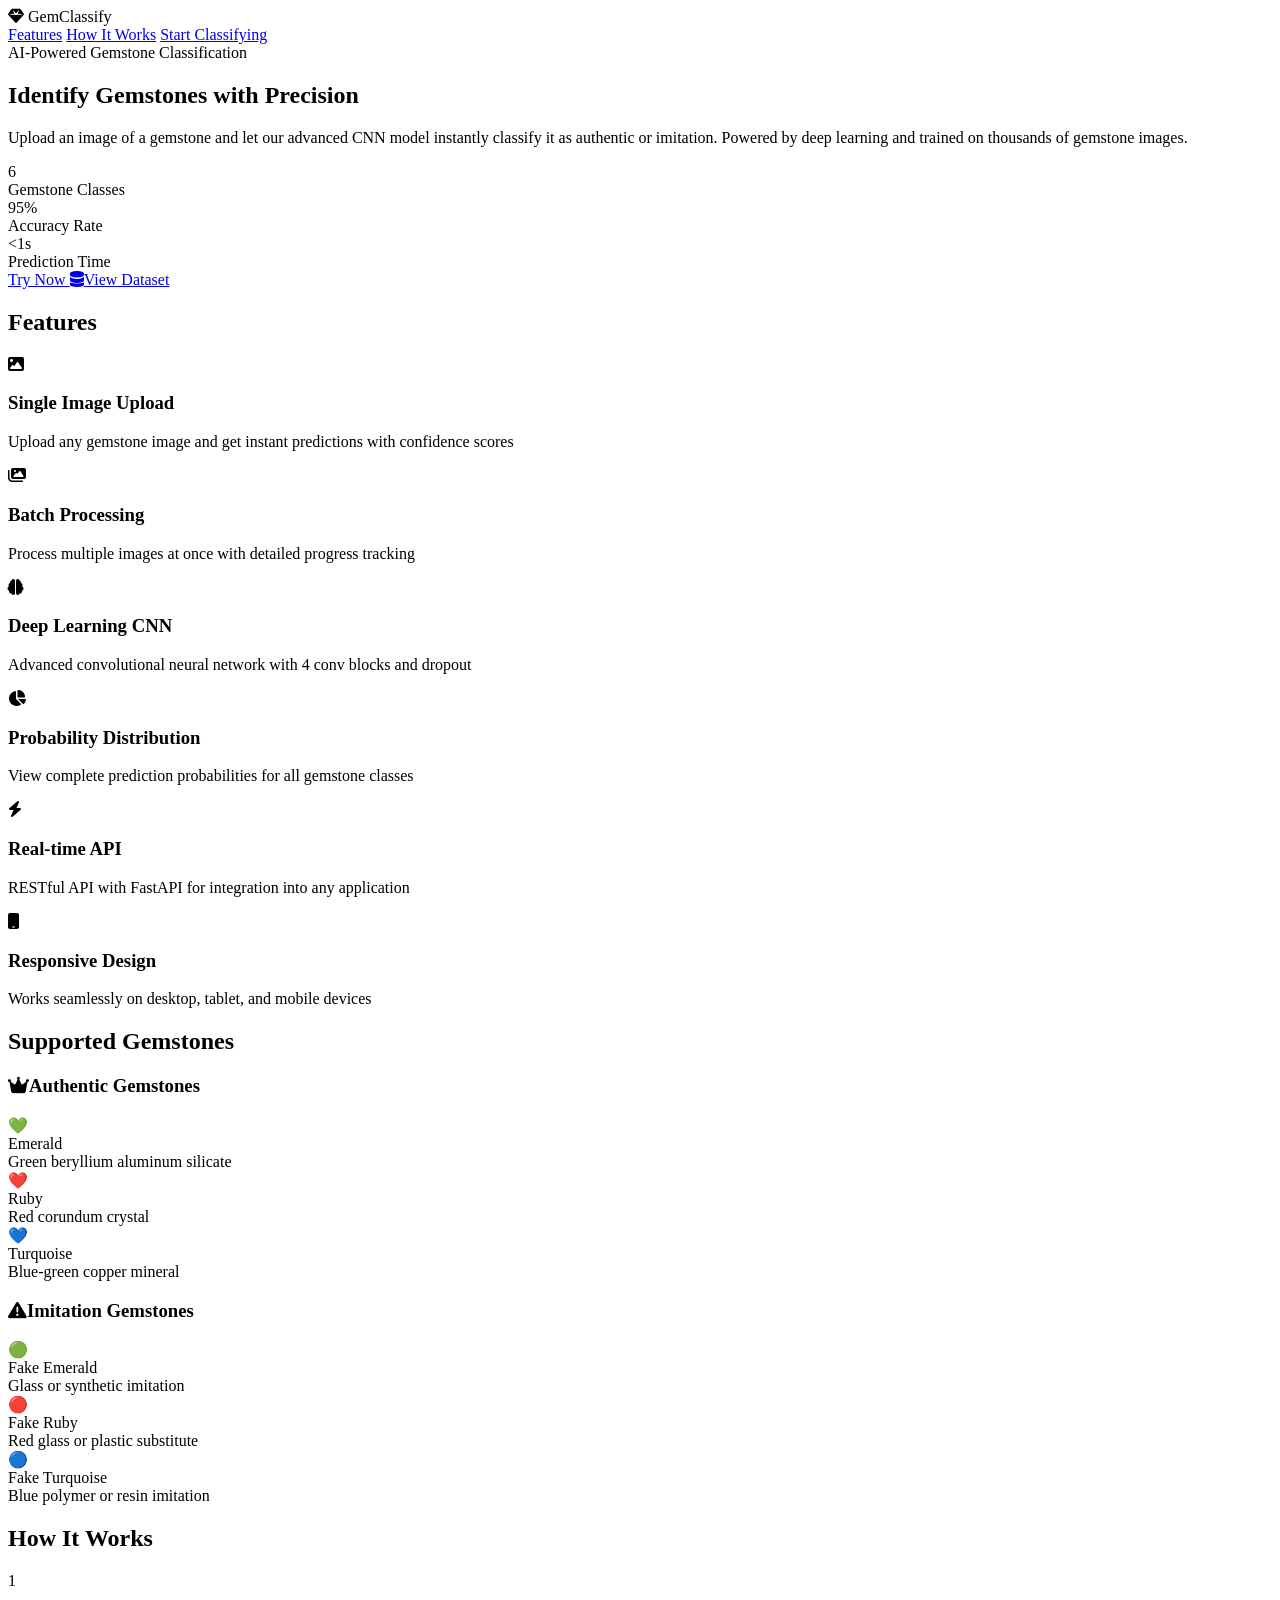
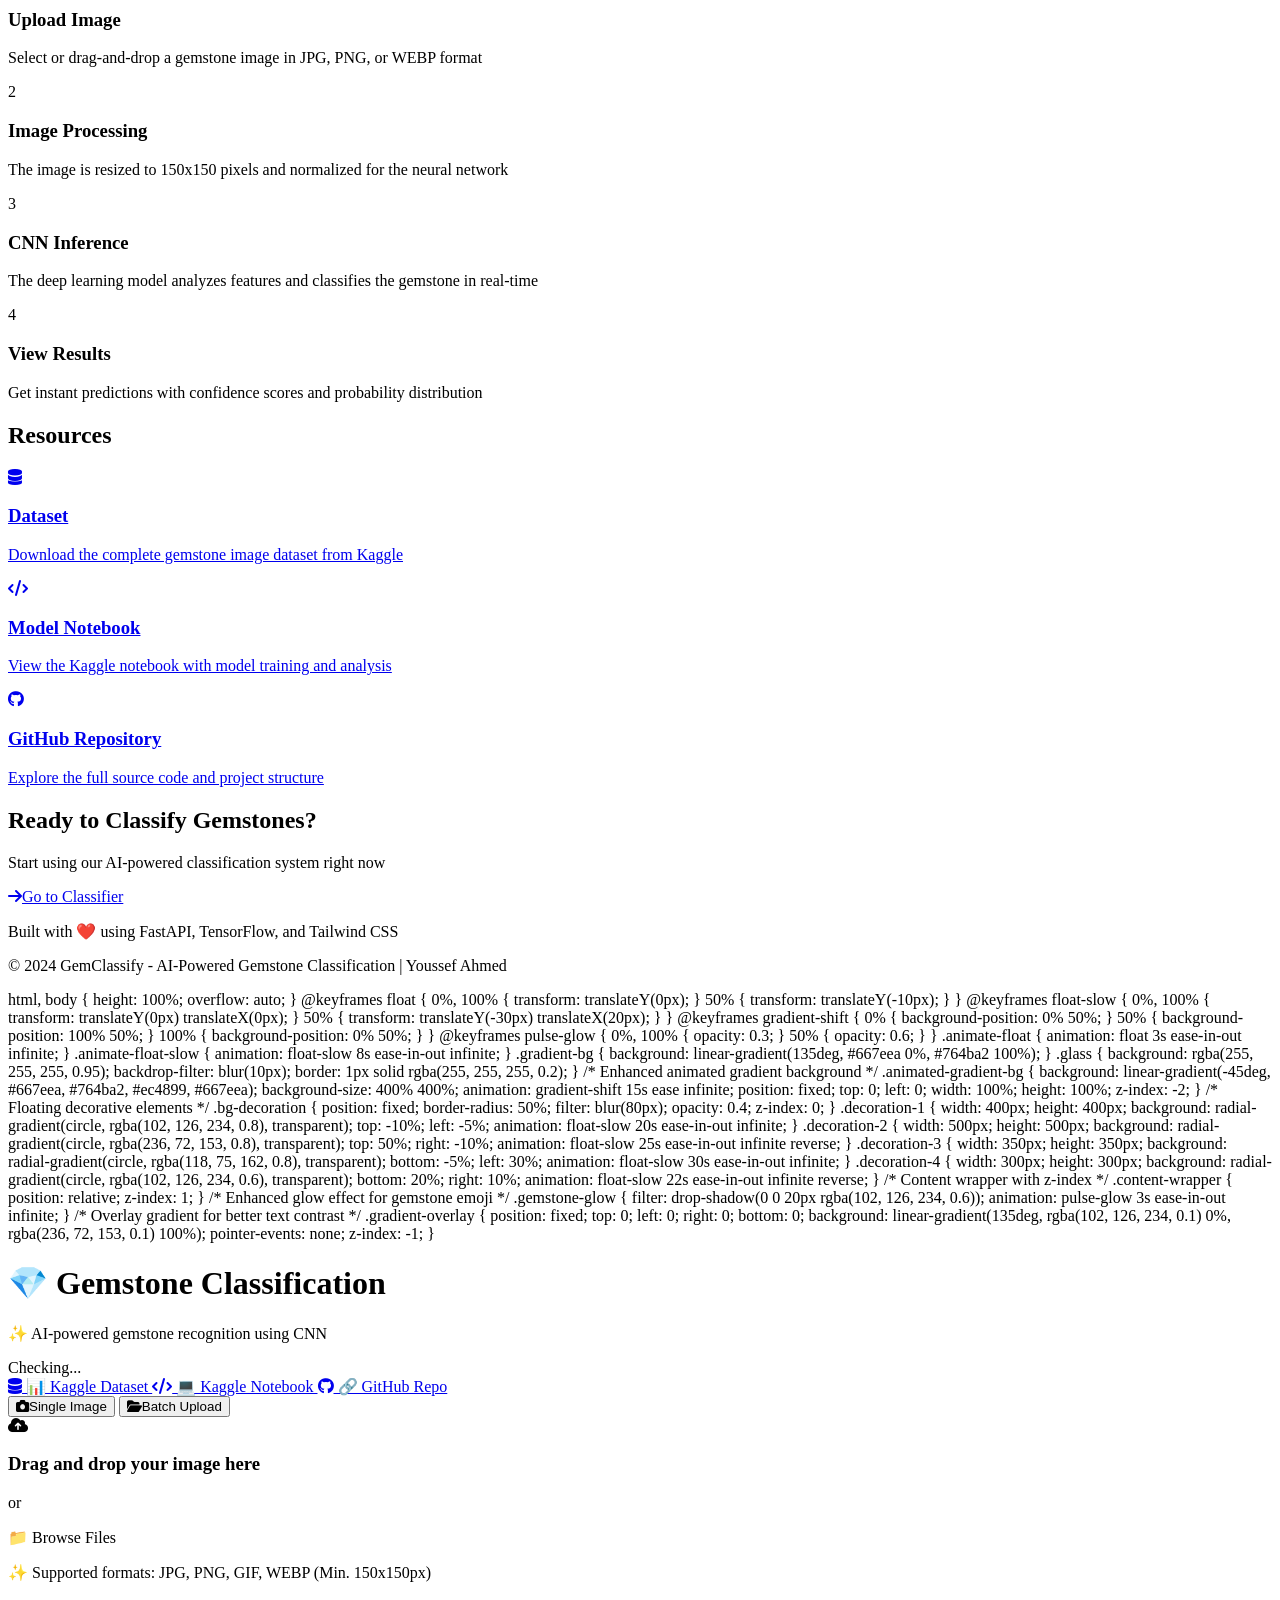
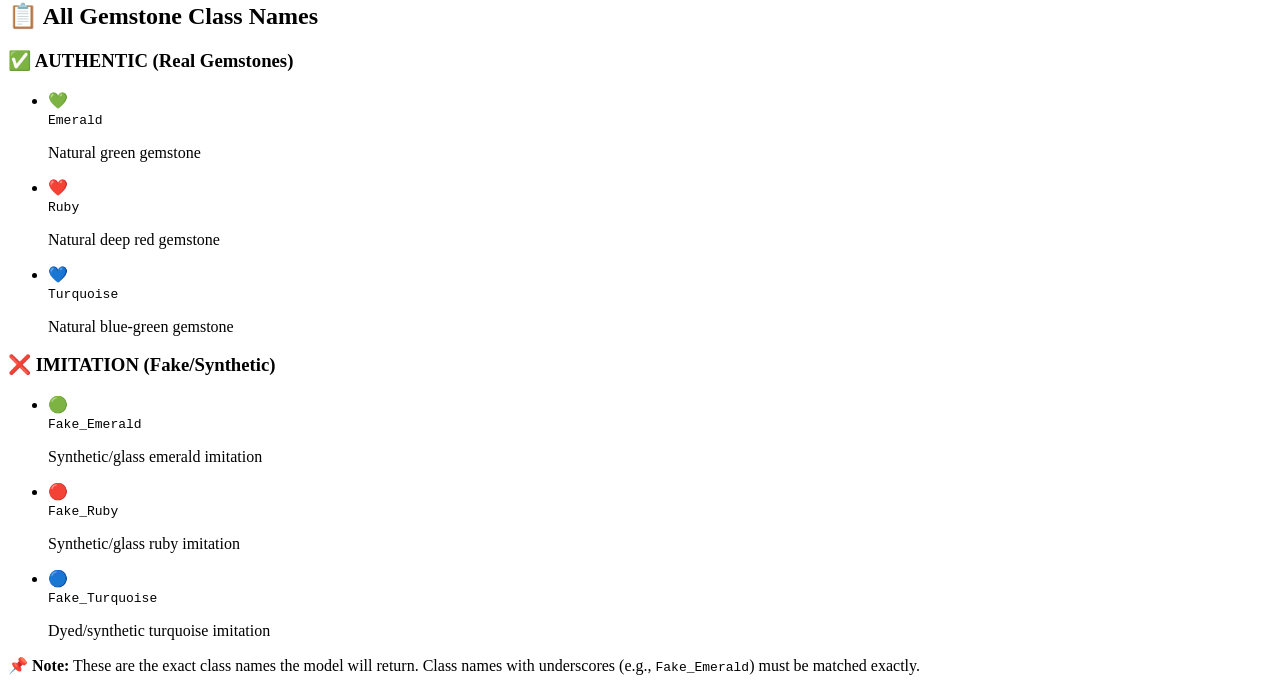
==== index.html @ 47e054cf "Add landing and prediction pages with enhanced UI and FastAPI integration - Created landing.html for" ====
<!DOCTYPE html>
<html lang="en">

<head>
    <meta charset="UTF-8">
    <meta name="viewport" content="width=device-width, initial-scale=1.0">
    <title>Gemstone Classification - AI Powered Prediction</title>
    <script src="https://cdn.tailwindcss.com"></script>
    <link rel="stylesheet" href="https://cdnjs.cloudflare.com/ajax/libs/font-awesome/6.4.0/css/all.min.css">
    <style>
        @keyframes float {

            0%,
            100% {
                transform: translateY(0px);
            }

            50% {
                transform: translateY(-20px);
            }
        }

        @keyframes pulse-glow {

            0%,
            100% {
                box-shadow: 0 0 20px rgba(99, 102, 241, 0.5);
            }

            50% {
                box-shadow: 0 0 40px rgba(99, 102, 241, 0.8);
            }
        }

        @keyframes gradient-shift {
            0% {
                background-position: 0% 50%;
            }

            50% {
                background-position: 100% 50%;
            }

            100% {
                background-position: 0% 50%;
            }
        }

        .float-slow {
            animation: float 6s ease-in-out infinite;
        }

        .pulse-glow {
            animation: pulse-glow 2s ease-in-out infinite;
        }

        .animated-bg {
            background: linear-gradient(-45deg, #ee7752, #e73c7e, #23a6d5, #23d5ab);
            background-size: 400% 400%;
            animation: gradient-shift 15s ease infinite;
        }
    </style>
</head>

<body class="bg-gradient-to-br from-slate-900 via-purple-900 to-slate-900 text-white overflow-x-hidden">

    <!-- Navigation -->
    <nav class="fixed w-full top-0 z-50 bg-slate-900/80 backdrop-blur-lg border-b border-purple-500/20">
        <div class="max-w-6xl mx-auto px-4 py-4 flex items-center justify-between">
            <div class="flex items-center gap-2">
                <i class="fas fa-gem text-3xl text-indigo-500"></i>
                <span
                    class="text-2xl font-bold bg-gradient-to-r from-indigo-400 to-purple-400 bg-clip-text text-transparent">
                    GemClassify
                </span>
            </div>
            <div class="flex items-center gap-6">
                <a href="#features" class="hover:text-indigo-400 transition">Features</a>
                <a href="#how-it-works" class="hover:text-indigo-400 transition">How It Works</a>
                <a href="predict.html"
                    class="px-6 py-2 bg-gradient-to-r from-indigo-600 to-purple-600 rounded-lg hover:shadow-lg hover:shadow-indigo-500/50 transition">
                    Start Classifying
                </a>
            </div>
        </div>
    </nav>

    <!-- Hero Section -->
    <section class="min-h-screen flex items-center justify-center pt-20 relative overflow-hidden">
        <!-- Animated background blobs -->
        <div
            class="absolute top-10 left-10 w-72 h-72 bg-purple-600 rounded-full mix-blend-multiply filter blur-3xl opacity-20 float-slow">
        </div>
        <div class="absolute top-40 right-10 w-72 h-72 bg-indigo-600 rounded-full mix-blend-multiply filter blur-3xl opacity-20"
            style="animation: float 8s ease-in-out infinite 2s;"></div>
        <div class="absolute -bottom-8 left-20 w-72 h-72 bg-pink-600 rounded-full mix-blend-multiply filter blur-3xl opacity-20"
            style="animation: float 6s ease-in-out infinite 4s;"></div>

        <!-- Content -->
        <div class="max-w-4xl mx-auto px-4 relative z-10 text-center">
            <div class="mb-8">
                <span
                    class="inline-block px-6 py-2 bg-indigo-500/20 border border-indigo-500/50 rounded-full text-indigo-300 font-semibold mb-6">
                    <i class="fas fa-sparkles mr-2"></i>AI-Powered Gemstone Classification
                </span>
            </div>

            <h1 class="text-6xl md:text-7xl font-bold mb-6 leading-tight">
                Identify Gemstones with
                <span class="bg-gradient-to-r from-indigo-400 via-purple-400 to-pink-400 bg-clip-text text-transparent">
                    Precision
                </span>
            </h1>

            <p class="text-xl md:text-2xl text-slate-300 mb-8 max-w-3xl mx-auto">
                Upload an image of a gemstone and let our advanced CNN model instantly classify it as authentic or
                imitation.
                Powered by deep learning and trained on thousands of gemstone images.
            </p>

            <!-- Stats -->
            <div class="grid grid-cols-1 md:grid-cols-3 gap-6 mb-12">
                <div class="p-6 bg-slate-800/50 border border-purple-500/30 rounded-xl backdrop-blur">
                    <div class="text-4xl font-bold text-indigo-400 mb-2">6</div>
                    <div class="text-slate-400">Gemstone Classes</div>
                </div>
                <div class="p-6 bg-slate-800/50 border border-purple-500/30 rounded-xl backdrop-blur">
                    <div class="text-4xl font-bold text-indigo-400 mb-2">95%</div>
                    <div class="text-slate-400">Accuracy Rate</div>
                </div>
                <div class="p-6 bg-slate-800/50 border border-purple-500/30 rounded-xl backdrop-blur">
                    <div class="text-4xl font-bold text-indigo-400 mb-2">&lt;1s</div>
                    <div class="text-slate-400">Prediction Time</div>
                </div>
            </div>

            <!-- CTA Button -->
            <div class="flex flex-col sm:flex-row gap-4 justify-center items-center mb-12">
                <a href="predict.html"
                    class="px-8 py-4 bg-gradient-to-r from-indigo-600 to-purple-600 rounded-lg font-bold text-lg hover:shadow-2xl hover:shadow-indigo-500/50 transition transform hover:scale-105">
                    <i class="fas fa-sparkles mr-2"></i>Try Now
                </a>
                <a href="https://www.kaggle.com/datasets/muhammadmuzamil5500/gemstones" target="_blank"
                    class="px-8 py-4 bg-slate-800 border border-purple-500/50 rounded-lg font-bold hover:bg-slate-700 transition">
                    <i class="fas fa-database mr-2"></i>View Dataset
                </a>
            </div>
        </div>
    </section>

    <!-- Features Section -->
    <section id="features" class="py-20 px-4 relative">
        <div class="max-w-6xl mx-auto">
            <h2 class="text-5xl font-bold text-center mb-16">
                <span
                    class="bg-gradient-to-r from-indigo-400 to-purple-400 bg-clip-text text-transparent">Features</span>
            </h2>

            <div class="grid grid-cols-1 md:grid-cols-2 lg:grid-cols-3 gap-8">
                <!-- Feature 1 -->
                <div
                    class="p-8 bg-gradient-to-br from-slate-800 to-slate-900 border border-purple-500/20 rounded-2xl hover:border-indigo-500/50 transition group">
                    <div class="text-4xl mb-4 text-indigo-400 group-hover:scale-110 transition transform">
                        <i class="fas fa-image"></i>
                    </div>
                    <h3 class="text-xl font-bold mb-3">Single Image Upload</h3>
                    <p class="text-slate-400">Upload any gemstone image and get instant predictions with confidence
                        scores</p>
                </div>

                <!-- Feature 2 -->
                <div
                    class="p-8 bg-gradient-to-br from-slate-800 to-slate-900 border border-purple-500/20 rounded-2xl hover:border-indigo-500/50 transition group">
                    <div class="text-4xl mb-4 text-indigo-400 group-hover:scale-110 transition transform">
                        <i class="fas fa-images"></i>
                    </div>
                    <h3 class="text-xl font-bold mb-3">Batch Processing</h3>
                    <p class="text-slate-400">Process multiple images at once with detailed progress tracking</p>
                </div>

                <!-- Feature 3 -->
                <div
                    class="p-8 bg-gradient-to-br from-slate-800 to-slate-900 border border-purple-500/20 rounded-2xl hover:border-indigo-500/50 transition group">
                    <div class="text-4xl mb-4 text-indigo-400 group-hover:scale-110 transition transform">
                        <i class="fas fa-brain"></i>
                    </div>
                    <h3 class="text-xl font-bold mb-3">Deep Learning CNN</h3>
                    <p class="text-slate-400">Advanced convolutional neural network with 4 conv blocks and dropout</p>
                </div>

                <!-- Feature 4 -->
                <div
                    class="p-8 bg-gradient-to-br from-slate-800 to-slate-900 border border-purple-500/20 rounded-2xl hover:border-indigo-500/50 transition group">
                    <div class="text-4xl mb-4 text-indigo-400 group-hover:scale-110 transition transform">
                        <i class="fas fa-chart-pie"></i>
                    </div>
                    <h3 class="text-xl font-bold mb-3">Probability Distribution</h3>
                    <p class="text-slate-400">View complete prediction probabilities for all gemstone classes</p>
                </div>

                <!-- Feature 5 -->
                <div
                    class="p-8 bg-gradient-to-br from-slate-800 to-slate-900 border border-purple-500/20 rounded-2xl hover:border-indigo-500/50 transition group">
                    <div class="text-4xl mb-4 text-indigo-400 group-hover:scale-110 transition transform">
                        <i class="fas fa-bolt"></i>
                    </div>
                    <h3 class="text-xl font-bold mb-3">Real-time API</h3>
                    <p class="text-slate-400">RESTful API with FastAPI for integration into any application</p>
                </div>

                <!-- Feature 6 -->
                <div
                    class="p-8 bg-gradient-to-br from-slate-800 to-slate-900 border border-purple-500/20 rounded-2xl hover:border-indigo-500/50 transition group">
                    <div class="text-4xl mb-4 text-indigo-400 group-hover:scale-110 transition transform">
                        <i class="fas fa-mobile"></i>
                    </div>
                    <h3 class="text-xl font-bold mb-3">Responsive Design</h3>
                    <p class="text-slate-400">Works seamlessly on desktop, tablet, and mobile devices</p>
                </div>
            </div>
        </div>
    </section>

    <!-- Gemstone Classes Section -->
    <section class="py-20 px-4 relative">
        <div class="max-w-6xl mx-auto">
            <h2 class="text-5xl font-bold text-center mb-16">
                <span class="bg-gradient-to-r from-indigo-400 to-purple-400 bg-clip-text text-transparent">Supported
                    Gemstones</span>
            </h2>

            <div class="grid grid-cols-1 md:grid-cols-2 gap-8">
                <!-- Authentic Gemstones -->
                <div
                    class="p-8 bg-gradient-to-br from-green-900/30 to-emerald-900/30 border border-green-500/30 rounded-2xl">
                    <h3 class="text-2xl font-bold mb-6 text-green-400">
                        <i class="fas fa-crown mr-2"></i>Authentic Gemstones
                    </h3>
                    <div class="space-y-4">
                        <div class="flex items-center gap-3">
                            <span class="text-2xl">💚</span>
                            <div>
                                <div class="font-bold">Emerald</div>
                                <div class="text-sm text-slate-400">Green beryllium aluminum silicate</div>
                            </div>
                        </div>
                        <div class="flex items-center gap-3">
                            <span class="text-2xl">❤️</span>
                            <div>
                                <div class="font-bold">Ruby</div>
                                <div class="text-sm text-slate-400">Red corundum crystal</div>
                            </div>
                        </div>
                        <div class="flex items-center gap-3">
                            <span class="text-2xl">💙</span>
                            <div>
                                <div class="font-bold">Turquoise</div>
                                <div class="text-sm text-slate-400">Blue-green copper mineral</div>
                            </div>
                        </div>
                    </div>
                </div>

                <!-- Imitation Gemstones -->
                <div class="p-8 bg-gradient-to-br from-red-900/30 to-pink-900/30 border border-red-500/30 rounded-2xl">
                    <h3 class="text-2xl font-bold mb-6 text-red-400">
                        <i class="fas fa-exclamation-triangle mr-2"></i>Imitation Gemstones
                    </h3>
                    <div class="space-y-4">
                        <div class="flex items-center gap-3">
                            <span class="text-2xl">🟢</span>
                            <div>
                                <div class="font-bold">Fake Emerald</div>
                                <div class="text-sm text-slate-400">Glass or synthetic imitation</div>
                            </div>
                        </div>
                        <div class="flex items-center gap-3">
                            <span class="text-2xl">🔴</span>
                            <div>
                                <div class="font-bold">Fake Ruby</div>
                                <div class="text-sm text-slate-400">Red glass or plastic substitute</div>
                            </div>
                        </div>
                        <div class="flex items-center gap-3">
                            <span class="text-2xl">🔵</span>
                            <div>
                                <div class="font-bold">Fake Turquoise</div>
                                <div class="text-sm text-slate-400">Blue polymer or resin imitation</div>
                            </div>
                        </div>
                    </div>
                </div>
            </div>
        </div>
    </section>

    <!-- How It Works Section -->
    <section id="how-it-works" class="py-20 px-4 relative">
        <div class="max-w-4xl mx-auto">
            <h2 class="text-5xl font-bold text-center mb-16">
                <span class="bg-gradient-to-r from-indigo-400 to-purple-400 bg-clip-text text-transparent">How It
                    Works</span>
            </h2>

            <div class="space-y-8">
                <!-- Step 1 -->
                <div class="flex gap-6 items-start">
                    <div
                        class="w-16 h-16 rounded-full bg-gradient-to-br from-indigo-600 to-purple-600 flex items-center justify-center flex-shrink-0 text-2xl font-bold">
                        1
                    </div>
                    <div class="flex-1 pt-2">
                        <h3 class="text-2xl font-bold mb-2">Upload Image</h3>
                        <p class="text-slate-400">Select or drag-and-drop a gemstone image in JPG, PNG, or WEBP format
                        </p>
                    </div>
                </div>

                <!-- Step 2 -->
                <div class="flex gap-6 items-start">
                    <div
                        class="w-16 h-16 rounded-full bg-gradient-to-br from-indigo-600 to-purple-600 flex items-center justify-center flex-shrink-0 text-2xl font-bold">
                        2
                    </div>
                    <div class="flex-1 pt-2">
                        <h3 class="text-2xl font-bold mb-2">Image Processing</h3>
                        <p class="text-slate-400">The image is resized to 150x150 pixels and normalized for the neural
                            network</p>
                    </div>
                </div>

                <!-- Step 3 -->
                <div class="flex gap-6 items-start">
                    <div
                        class="w-16 h-16 rounded-full bg-gradient-to-br from-indigo-600 to-purple-600 flex items-center justify-center flex-shrink-0 text-2xl font-bold">
                        3
                    </div>
                    <div class="flex-1 pt-2">
                        <h3 class="text-2xl font-bold mb-2">CNN Inference</h3>
                        <p class="text-slate-400">The deep learning model analyzes features and classifies the gemstone
                            in real-time</p>
                    </div>
                </div>

                <!-- Step 4 -->
                <div class="flex gap-6 items-start">
                    <div
                        class="w-16 h-16 rounded-full bg-gradient-to-br from-indigo-600 to-purple-600 flex items-center justify-center flex-shrink-0 text-2xl font-bold">
                        4
                    </div>
                    <div class="flex-1 pt-2">
                        <h3 class="text-2xl font-bold mb-2">View Results</h3>
                        <p class="text-slate-400">Get instant predictions with confidence scores and probability
                            distribution</p>
                    </div>
                </div>
            </div>
        </div>
    </section>

    <!-- Resources Section -->
    <section class="py-20 px-4 relative">
        <div class="max-w-4xl mx-auto">
            <h2 class="text-5xl font-bold text-center mb-16">
                <span
                    class="bg-gradient-to-r from-indigo-400 to-purple-400 bg-clip-text text-transparent">Resources</span>
            </h2>

            <div class="grid grid-cols-1 md:grid-cols-3 gap-6">
                <a href="https://www.kaggle.com/datasets/muhammadmuzamil5500/gemstones" target="_blank"
                    class="p-8 bg-gradient-to-br from-blue-900/40 to-cyan-900/40 border border-blue-500/30 rounded-2xl hover:border-blue-500/80 transition hover:scale-105">
                    <div class="text-4xl mb-4 text-blue-400">
                        <i class="fas fa-database"></i>
                    </div>
                    <h3 class="text-xl font-bold mb-2">Dataset</h3>
                    <p class="text-slate-400 text-sm">Download the complete gemstone image dataset from Kaggle</p>
                </a>

                <a href="https://www.kaggle.com/code/youssefahmedbfcai/gemstones-classification" target="_blank"
                    class="p-8 bg-gradient-to-br from-orange-900/40 to-red-900/40 border border-orange-500/30 rounded-2xl hover:border-orange-500/80 transition hover:scale-105">
                    <div class="text-4xl mb-4 text-orange-400">
                        <i class="fas fa-code"></i>
                    </div>
                    <h3 class="text-xl font-bold mb-2">Model Notebook</h3>
                    <p class="text-slate-400 text-sm">View the Kaggle notebook with model training and analysis</p>
                </a>

                <a href="https://github.com/youssef-ahmed-cs/Computer_Vision_Tasks" target="_blank"
                    class="p-8 bg-gradient-to-br from-gray-800/40 to-gray-900/40 border border-gray-500/30 rounded-2xl hover:border-gray-500/80 transition hover:scale-105">
                    <div class="text-4xl mb-4 text-gray-400">
                        <i class="fab fa-github"></i>
                    </div>
                    <h3 class="text-xl font-bold mb-2">GitHub Repository</h3>
                    <p class="text-slate-400 text-sm">Explore the full source code and project structure</p>
                </a>
            </div>
        </div>
    </section>

    <!-- CTA Section -->
    <section class="py-20 px-4 relative">
        <div class="max-w-4xl mx-auto text-center">
            <div
                class="p-12 bg-gradient-to-r from-indigo-900/30 to-purple-900/30 border border-indigo-500/50 rounded-3xl backdrop-blur">
                <h2 class="text-4xl font-bold mb-6">Ready to Classify Gemstones?</h2>
                <p class="text-xl text-slate-300 mb-8">Start using our AI-powered classification system right now</p>
                <a href="predict.html"
                    class="inline-block px-10 py-4 bg-gradient-to-r from-indigo-600 to-purple-600 rounded-lg font-bold text-lg hover:shadow-2xl hover:shadow-indigo-500/50 transition transform hover:scale-105">
                    <i class="fas fa-arrow-right mr-2"></i>Go to Classifier
                </a>
            </div>
        </div>
    </section>

    <!-- Footer -->
    <footer class="border-t border-purple-500/20 py-12 px-4 mt-20">
        <div class="max-w-6xl mx-auto text-center text-slate-400">
            <p class="mb-4">Built with ❤️ using FastAPI, TensorFlow, and Tailwind CSS</p>
            <p class="text-sm">© 2024 GemClassify - AI-Powered Gemstone Classification | Youssef Ahmed</p>
        </div>
    </footer>

</body>

</html>
html,
body {
height: 100%;
overflow: auto;
}

@keyframes float {

0%,
100% {
transform: translateY(0px);
}

50% {
transform: translateY(-10px);
}
}

@keyframes float-slow {

0%,
100% {
transform: translateY(0px) translateX(0px);
}

50% {
transform: translateY(-30px) translateX(20px);
}
}

@keyframes gradient-shift {
0% {
background-position: 0% 50%;
}

50% {
background-position: 100% 50%;
}

100% {
background-position: 0% 50%;
}
}

@keyframes pulse-glow {

0%,
100% {
opacity: 0.3;
}

50% {
opacity: 0.6;
}
}

.animate-float {
animation: float 3s ease-in-out infinite;
}

.animate-float-slow {
animation: float-slow 8s ease-in-out infinite;
}

.gradient-bg {
background: linear-gradient(135deg, #667eea 0%, #764ba2 100%);
}

.glass {
background: rgba(255, 255, 255, 0.95);
backdrop-filter: blur(10px);
border: 1px solid rgba(255, 255, 255, 0.2);
}

/* Enhanced animated gradient background */
.animated-gradient-bg {
background: linear-gradient(-45deg, #667eea, #764ba2, #ec4899, #667eea);
background-size: 400% 400%;
animation: gradient-shift 15s ease infinite;
position: fixed;
top: 0;
left: 0;
width: 100%;
height: 100%;
z-index: -2;
}

/* Floating decorative elements */
.bg-decoration {
position: fixed;
border-radius: 50%;
filter: blur(80px);
opacity: 0.4;
z-index: 0;
}

.decoration-1 {
width: 400px;
height: 400px;
background: radial-gradient(circle, rgba(102, 126, 234, 0.8), transparent);
top: -10%;
left: -5%;
animation: float-slow 20s ease-in-out infinite;
}

.decoration-2 {
width: 500px;
height: 500px;
background: radial-gradient(circle, rgba(236, 72, 153, 0.8), transparent);
top: 50%;
right: -10%;
animation: float-slow 25s ease-in-out infinite reverse;
}

.decoration-3 {
width: 350px;
height: 350px;
background: radial-gradient(circle, rgba(118, 75, 162, 0.8), transparent);
bottom: -5%;
left: 30%;
animation: float-slow 30s ease-in-out infinite;
}

.decoration-4 {
width: 300px;
height: 300px;
background: radial-gradient(circle, rgba(102, 126, 234, 0.6), transparent);
bottom: 20%;
right: 10%;
animation: float-slow 22s ease-in-out infinite reverse;
}

/* Content wrapper with z-index */
.content-wrapper {
position: relative;
z-index: 1;
}

/* Enhanced glow effect for gemstone emoji */
.gemstone-glow {
filter: drop-shadow(0 0 20px rgba(102, 126, 234, 0.6));
animation: pulse-glow 3s ease-in-out infinite;
}

/* Overlay gradient for better text contrast */
.gradient-overlay {
position: fixed;
top: 0;
left: 0;
right: 0;
bottom: 0;
background: linear-gradient(135deg, rgba(102, 126, 234, 0.1) 0%, rgba(236, 72, 153, 0.1) 100%);
pointer-events: none;
z-index: -1;
}
</style>
</head>

<body class="animated-gradient-bg min-h-screen">
    <!-- Floating decorative elements -->
    <div class="bg-decoration decoration-1"></div>
    <div class="bg-decoration decoration-2"></div>
    <div class="bg-decoration decoration-3"></div>
    <div class="bg-decoration decoration-4"></div>

    <!-- Gradient overlay for better contrast -->
    <div class="gradient-overlay"></div>

    <!-- Main content -->
    <div class="content-wrapper min-h-screen py-8 px-4 sm:px-6 lg:px-8">
        <div class="max-w-6xl mx-auto">
            <!-- Header -->
            <header class="glass rounded-2xl shadow-2xl p-8 mb-8 border border-white/30 backdrop-blur-xl">
                <div class="flex flex-col md:flex-row md:items-center md:justify-between gap-6">
                    <div class="animate-float">
                        <h1 class="text-5xl md:text-6xl font-bold mb-2 flex items-center gap-3">
                            <span class="gemstone-glow inline-block">💎</span>
                            <span
                                class="bg-gradient-to-r from-indigo-600 via-purple-600 to-pink-600 bg-clip-text text-transparent">Gemstone
                                Classification</span>
                        </h1>
                        <p class="text-gray-700 text-lg font-medium ml-16">✨ AI-powered gemstone recognition using CNN
                        </p>
                    </div>
                    <div
                        class="flex items-center gap-3 px-6 py-4 bg-gradient-to-br from-white/80 to-slate-50/80 rounded-xl border border-white/40 backdrop-blur-md hover:shadow-lg transition-all duration-300">
                        <div class="w-4 h-4 rounded-full bg-red-500 animate-pulse" id="statusIndicator"></div>
                        <span class="font-bold text-gray-800 text-sm" id="statusText">Checking...</span>
                    </div>
                </div>

                <!-- Kaggle Links -->
                <div class="flex flex-wrap gap-3 mt-6 pt-6 border-t border-white/20">
                    <a href="https://www.kaggle.com/datasets/muhammadmuzamil5500/gemstones" target="_blank"
                        rel="noopener noreferrer"
                        class="inline-flex items-center gap-2 px-6 py-3 bg-gradient-to-r from-blue-500 to-cyan-500 text-white font-bold rounded-lg hover:shadow-lg hover:scale-105 transition-all duration-300 border border-blue-400/50">
                        <i class="fas fa-database"></i>
                        📊 Kaggle Dataset
                    </a>
                    <a href="https://www.kaggle.com/code/youssefahmedbfcai/gemstones-classification" target="_blank"
                        rel="noopener noreferrer"
                        class="inline-flex items-center gap-2 px-6 py-3 bg-gradient-to-r from-orange-500 to-red-500 text-white font-bold rounded-lg hover:shadow-lg hover:scale-105 transition-all duration-300 border border-orange-400/50">
                        <i class="fas fa-code"></i>
                        💻 Kaggle Notebook
                    </a>
                    <a href="https://github.com/youssef-ahmed-cs/Computer_Vision_Tasks" target="_blank"
                        rel="noopener noreferrer"
                        class="inline-flex items-center gap-2 px-6 py-3 bg-gradient-to-r from-gray-700 to-gray-900 text-white font-bold rounded-lg hover:shadow-lg hover:scale-105 transition-all duration-300 border border-gray-600/50">
                        <i class="fab fa-github"></i>
                        🔗 GitHub Repo
                    </a>
                </div>
            </header>

            <!-- Main Content -->
            <main class="glass rounded-2xl shadow-2xl p-8 mb-8 border border-white/30 backdrop-blur-xl">
                <!-- Mode Selector -->
                <div
                    class="flex gap-4 mb-8 border-b-2 border-gradient-to-r from-indigo-200 via-purple-200 to-transparent">
                    <button
                        class="mode-btn active px-6 py-3 font-bold text-lg border-b-4 border-transparent transition-all duration-300 hover:text-indigo-600 text-gray-600 relative group"
                        data-mode="single">
                        <i class="fas fa-camera mr-2"></i>Single Image
                        <span
                            class="absolute bottom-0 left-0 w-full h-1 bg-gradient-to-r from-indigo-500 to-purple-500 rounded-full opacity-0 group-hover:opacity-100 transition-opacity duration-300"></span>
                    </button>
                    <button
                        class="mode-btn px-6 py-3 font-bold text-lg border-b-4 border-transparent transition-all duration-300 hover:text-indigo-600 text-gray-600 relative group"
                        data-mode="batch">
                        <i class="fas fa-folder-open mr-2"></i>Batch Upload
                        <span
                            class="absolute bottom-0 left-0 w-full h-1 bg-gradient-to-r from-indigo-500 to-purple-500 rounded-full opacity-0 group-hover:opacity-100 transition-opacity duration-300"></span>
                    </button>
                </div>

                <!-- Single Image Mode -->
                <section class="mode-section active" id="singleMode">
                    <div class="upload-area border-4 border-dashed border-indigo-400 rounded-3xl p-16 text-center transition-all duration-300 hover:border-indigo-500 hover:bg-indigo-50/80 cursor-pointer bg-gradient-to-br from-indigo-50/60 to-purple-50/60 hover:shadow-2xl hover:scale-105 group"
                        id="uploadArea">
                        <div class="mb-6">
                            <i
                                class="fas fa-cloud-upload-alt text-7xl text-indigo-500 mb-4 inline-block group-hover:text-purple-600 transition-colors duration-300 drop-shadow-lg"></i>
                        </div>
                        <h3
                            class="text-3xl font-bold bg-gradient-to-r from-indigo-600 to-purple-600 bg-clip-text text-transparent mb-3">
                            Drag and drop your image here</h3>
                        <p class="text-gray-600 mb-4 font-medium">or</p>
                        <label
                            class="inline-block px-8 py-4 bg-gradient-to-r from-indigo-600 via-purple-600 to-pink-600 text-white font-bold rounded-xl hover:shadow-xl hover:scale-110 transition-all duration-300 cursor-pointer mb-6 text-lg drop-shadow-lg">
                            📁 Browse Files
                            <input type="file" id="singleImageInput" accept="image/*" hidden>
                        </label>
                        <p class="text-sm text-gray-600 mt-4 font-medium">✨ Supported formats: JPG, PNG, GIF, WEBP (Min.
                            150x150px)</p>
                        <!-- Prediction Result -->
                        <div class="result-container grid grid-cols-1 md:grid-cols-2 gap-8 mt-8"
                            id="singleResultContainer" style="display: none;">
                            <div class="flex justify-center items-center">
                                <img id="resultImage" src="" alt="Uploaded image"
                                    class="max-w-full max-h-96 rounded-2xl shadow-2xl object-contain">
                            </div>
                            <div class="flex flex-col justify-center">
                                <div
                                    class="bg-gradient-to-br from-indigo-600 to-purple-600 text-white p-8 rounded-2xl mb-6 shadow-lg">
                                    <h2 class="text-lg opacity-90 mb-2">Predicted Class</h2>
                                    <div class="text-4xl font-bold mb-3" id="predictedClassName">-</div>
                                    <div class="text-lg opacity-95">
                                        Confidence: <span id="confidence" class="font-bold">0%</span>
                                    </div>
                                </div>

                                <!-- Probabilities Chart -->
                                <div class="bg-slate-50 p-6 rounded-2xl border border-slate-200">
                                    <h3 class="font-bold text-gray-800 mb-4 text-lg">All Predictions</h3>
                                    <div class="space-y-3" id="probabilityList"></div>
                                </div>

                                <button
                                    class="upload-another-btn mt-6 px-6 py-3 bg-gradient-to-r from-indigo-600 to-purple-600 text-white font-bold rounded-lg hover:shadow-lg hover:scale-105 transition-all duration-300"
                                    id="uploadAnotherBtn">
                                    <i class="fas fa-redo mr-2"></i>Upload Another Image
                            </div>
                        </div>

                        <!-- Loading State -->
                        <div class="loading-container flex flex-col items-center justify-center py-16"
                            id="singleLoadingContainer" style="display: none;">
                            <div
                                class="w-16 h-16 border-4 border-gray-300 border-t-indigo-600 rounded-full animate-spin mb-4">
                            </div>
                            <p class="text-gray-600 text-lg font-semibold">Analyzing image...</p>
                </section>

                <!-- Batch Mode -->
                <section class="mode-section" id="batchMode" style="display: none;">
                    <div class="batch-upload-area border-4 border-dashed border-indigo-300 rounded-2xl p-16 text-center transition-all duration-300 hover:border-indigo-500 hover:bg-indigo-50 cursor-pointer bg-gradient-to-br from-indigo-50 to-purple-50"
                        id="batchUploadArea">
                        <div class="mb-4">
                            <i class="fas fa-images text-6xl text-indigo-500 mb-4 inline-block"></i>
                        </div>
                        <h3 class="text-2xl font-bold text-gray-800 mb-2">Upload multiple images</h3>
                        <p class="text-gray-600 mb-4">Select 2 or more images for batch processing</p>
                        <label
                            class="inline-block px-8 py-3 bg-gradient-to-r from-indigo-600 to-purple-600 text-white font-bold rounded-lg hover:shadow-lg hover:scale-105 transition-all duration-300 cursor-pointer mb-4">
                            Select Files
                            <input type="file" id="batchImageInput" accept="image/*" multiple hidden>
                        </label>
                        <p class="text-sm text-gray-500 mt-4">Maximum 20 images per batch</p>
                        <!-- Batch Results -->
                        <div class="batch-results-container mt-8" id="batchResultsContainer" style="display: none;">
                            <h2 class="text-2xl font-bold text-gray-800 mb-6">Batch Results</h2>
                            <div class="batch-stats grid grid-cols-1 md:grid-cols-3 gap-4 mb-8">
                                <div
                                    class="bg-gradient-to-br from-blue-50 to-blue-100 p-6 rounded-xl border-l-4 border-blue-500">
                                    <span class="text-gray-600 text-sm font-semibold block mb-2">Total Images</span>
                                    <span class="text-3xl font-bold text-blue-600" id="totalImages">0</span>
                                </div>
                                <div
                                    class="bg-gradient-to-br from-green-50 to-green-100 p-6 rounded-xl border-l-4 border-green-500">
                                    <span class="text-gray-600 text-sm font-semibold block mb-2">Processed</span>
                                    <span class="text-3xl font-bold text-green-600" id="processedImages">0</span>
                                </div>
                                <div
                                    class="bg-gradient-to-br from-purple-50 to-purple-100 p-6 rounded-xl border-l-4 border-purple-500">
                                    <span class="text-gray-600 text-sm font-semibold block mb-2">Time Taken</span>
                                    <span class="text-3xl font-bold text-purple-600" id="timeTaken">-</span>
                                </div>
                            </div>

                            <div class="batch-results-grid grid grid-cols-1 md:grid-cols-2 lg:grid-cols-3 gap-6 mb-8"
                                id="batchResultsGrid"></div>

                            <button
                                class="upload-another-btn w-full px-6 py-3 bg-gradient-to-r from-indigo-600 to-purple-600 text-white font-bold rounded-lg hover:shadow-lg hover:scale-105 transition-all duration-300"
                                id="uploadAnotherBatchBtn">
                                <i class="fas fa-redo mr-2"></i>Upload Another Batch
                        </div>

                        <!-- Batch Loading State -->
                        <div class="loading-container flex flex-col items-center justify-center py-16"
                            id="batchLoadingContainer" style="display: none;">
                            <div
                                class="w-16 h-16 border-4 border-gray-300 border-t-indigo-600 rounded-full animate-spin mb-4">
                            </div>
                            <p class="text-gray-600 text-lg font-semibold mb-4" id="batchLoadingText">Uploading and
                                analyzing images...</p>
                            <div class="w-full max-w-xs bg-gray-200 rounded-full h-3 overflow-hidden">
                                <div class="progress-fill bg-gradient-to-r from-indigo-600 to-purple-600 h-full w-0 transition-all duration-300"
                                    id="progressFill"></div>
                            </div>
                            <p class="text-gray-500 mt-3 text-sm" id="progressText">0/0 images processed</p>
                </section>
            </main>

            <!-- Class Names Reference -->
            <section
                class="glass rounded-3xl shadow-2xl p-10 mb-8 border border-white/30 backdrop-blur-xl bg-gradient-to-br from-white/40 to-white/20">
                <h2
                    class="text-4xl font-bold bg-gradient-to-r from-indigo-600 via-purple-600 to-pink-600 bg-clip-text text-transparent mb-8">
                    📋 All Gemstone Class Names</h2>
                <div class="grid grid-cols-1 md:grid-cols-2 gap-8 mb-8">
                    <!-- Authentic Gemstones -->
                    <div
                        class="p-8 bg-gradient-to-br from-green-50/80 to-emerald-50/80 rounded-2xl border-2 border-green-300/50 backdrop-blur-sm hover:shadow-xl hover:scale-105 transition-all duration-300">
                        <h3 class="text-2xl font-bold text-green-800 mb-6 flex items-center gap-3">
                            <span class="text-3xl">✅</span> AUTHENTIC (Real Gemstones)
                        </h3>
                        <ul class="space-y-4">
                            <li class="flex items-center gap-3 text-gray-700">
                                <span class="text-2xl">💚</span>
                                <div>
                                    <code
                                        class="bg-green-100 px-3 py-1 rounded text-sm font-mono font-bold">Emerald</code>
                                    <p class="text-xs text-gray-600 mt-1">Natural green gemstone</p>
                                </div>
                            </li>
                            <li class="flex items-center gap-3 text-gray-700">
                                <span class="text-2xl">❤️</span>
                                <div>
                                    <code class="bg-red-100 px-3 py-1 rounded text-sm font-mono font-bold">Ruby</code>
                                    <p class="text-xs text-gray-600 mt-1">Natural deep red gemstone</p>
                                </div>
                            </li>
                            <li class="flex items-center gap-3 text-gray-700">
                                <span class="text-2xl">💙</span>
                                <div>
                                    <code
                                        class="bg-blue-100 px-3 py-1 rounded text-sm font-mono font-bold">Turquoise</code>
                                    <p class="text-xs text-gray-600 mt-1">Natural blue-green gemstone</p>
                                </div>
                            </li>
                        </ul>
                    </div>
                    <!-- Imitation Gemstones -->
                    <div
                        class="p-8 bg-gradient-to-br from-red-50/80 to-pink-50/80 rounded-2xl border-2 border-red-300/50 backdrop-blur-sm hover:shadow-xl hover:scale-105 transition-all duration-300">
                        <h3 class="text-2xl font-bold text-red-800 mb-6 flex items-center gap-3">
                            <span class="text-3xl">❌</span> IMITATION (Fake/Synthetic)
                        </h3>
                        <ul class="space-y-4">
                            <li class="flex items-center gap-3 text-gray-700">
                                <span class="text-2xl">🟢</span>
                                <div>
                                    <code
                                        class="bg-green-100 px-3 py-1 rounded text-sm font-mono font-bold">Fake_Emerald</code>
                                    <p class="text-xs text-gray-600 mt-1">Synthetic/glass emerald imitation</p>
                                </div>
                            </li>
                            <li class="flex items-center gap-3 text-gray-700">
                                <span class="text-2xl">🔴</span>
                                <div>
                                    <code
                                        class="bg-red-100 px-3 py-1 rounded text-sm font-mono font-bold">Fake_Ruby</code>
                                    <p class="text-xs text-gray-600 mt-1">Synthetic/glass ruby imitation</p>
                                </div>
                            </li>
                            <li class="flex items-center gap-3 text-gray-700">
                                <span class="text-2xl">🔵</span>
                                <div>
                                    <code
                                        class="bg-blue-100 px-3 py-1 rounded text-sm font-mono font-bold">Fake_Turquoise</code>
                                    <p class="text-xs text-gray-600 mt-1">Dyed/synthetic turquoise imitation</p>
                                </div>
                            </li>
                        </ul>
                    </div>
                </div>
                <div class="p-4 bg-amber-50 border-l-4 border-amber-500 rounded">
                    <p class="text-amber-900 text-sm"><strong>📌 Note:</strong> These are the exact class names the
                        model will return. Class names with underscores (e.g., <code
                            class="bg-amber-100 px-2 py-1 rounded">Fake_Emerald</code>) must be matched exactly.</p>
                </div>
            </section>

            <!-- Error Toast -->
            <div class="toast fixed bottom-8 left-1/2 -translate-x-1/2 bg-gradient-to-r from-red-500 to-pink-500 text-white px-8 py-4 rounded-xl shadow-2xl transition-all duration-300 -translate-y-40 opacity-0 pointer-events-none font-semibold border border-red-400/50 backdrop-blur-sm"
                id="errorToast"></div>
        </div>

        <script src="script.js"></script>
</body>

</html>
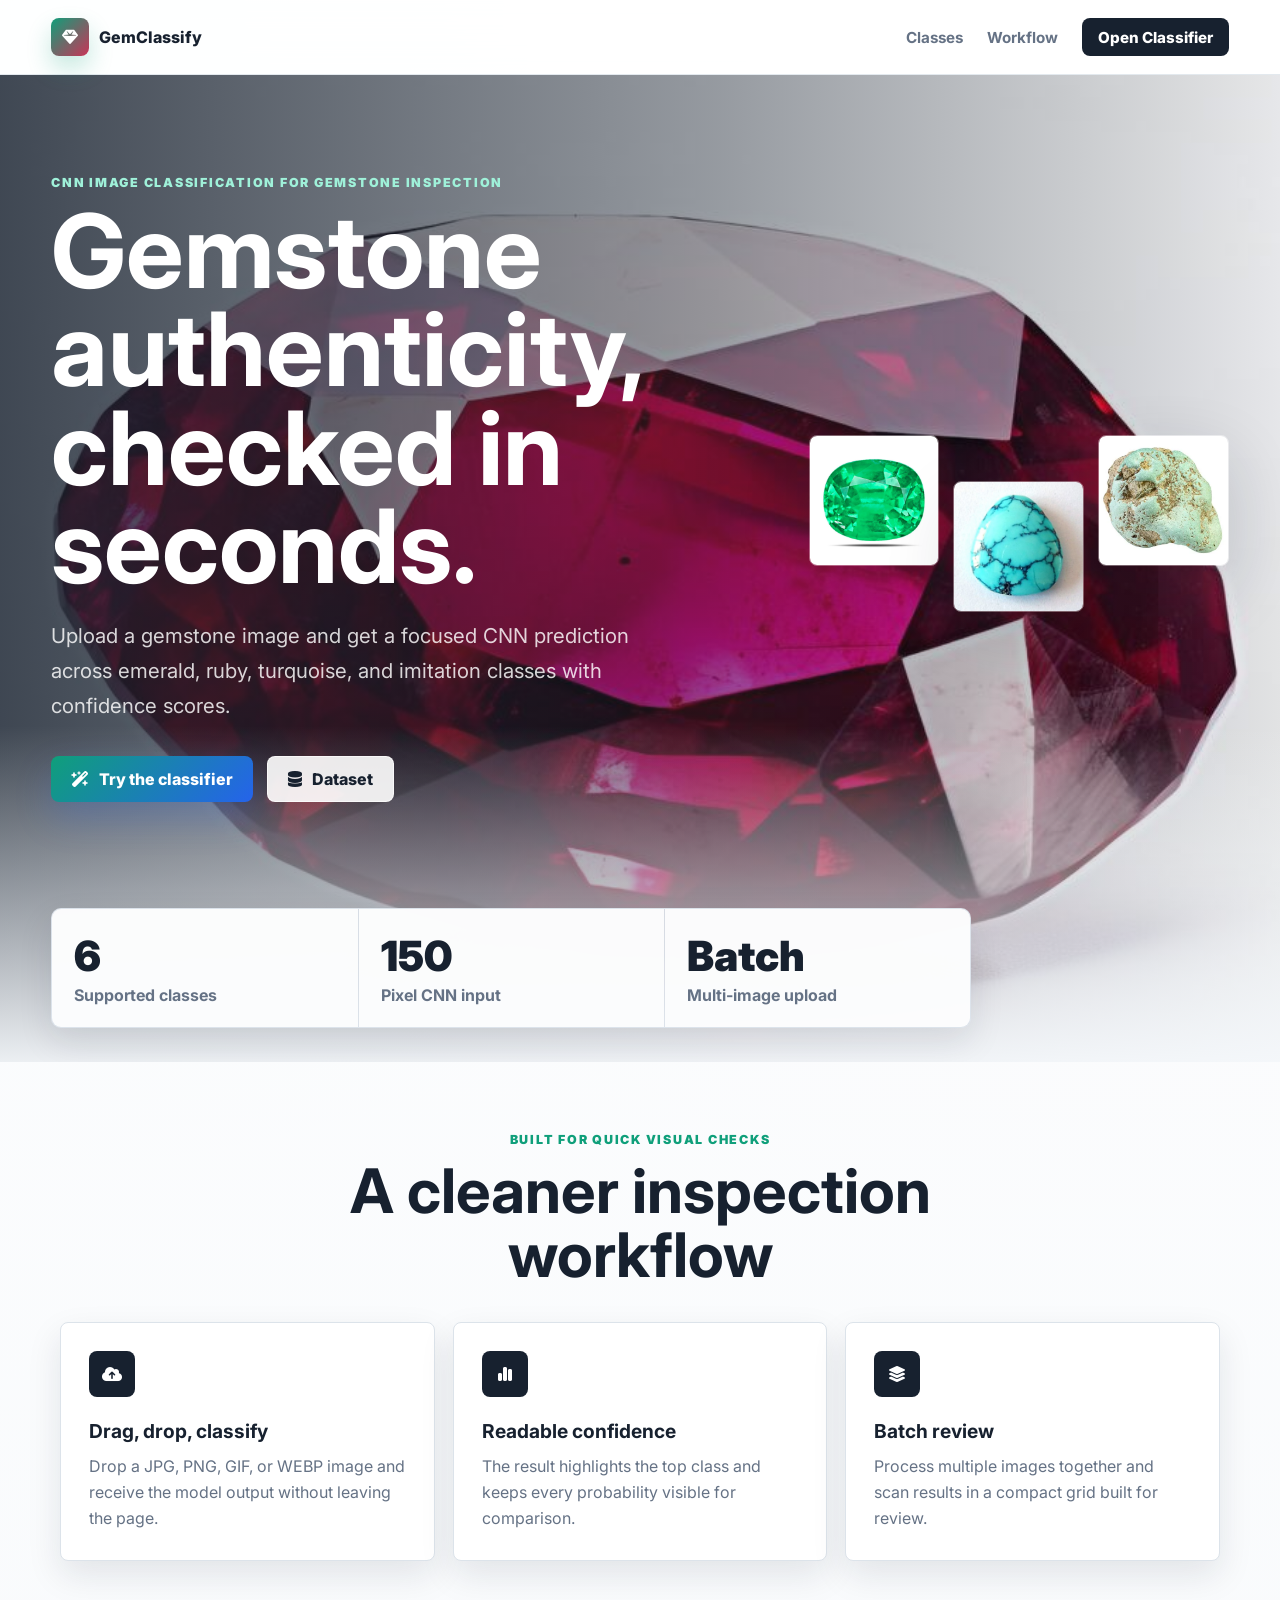
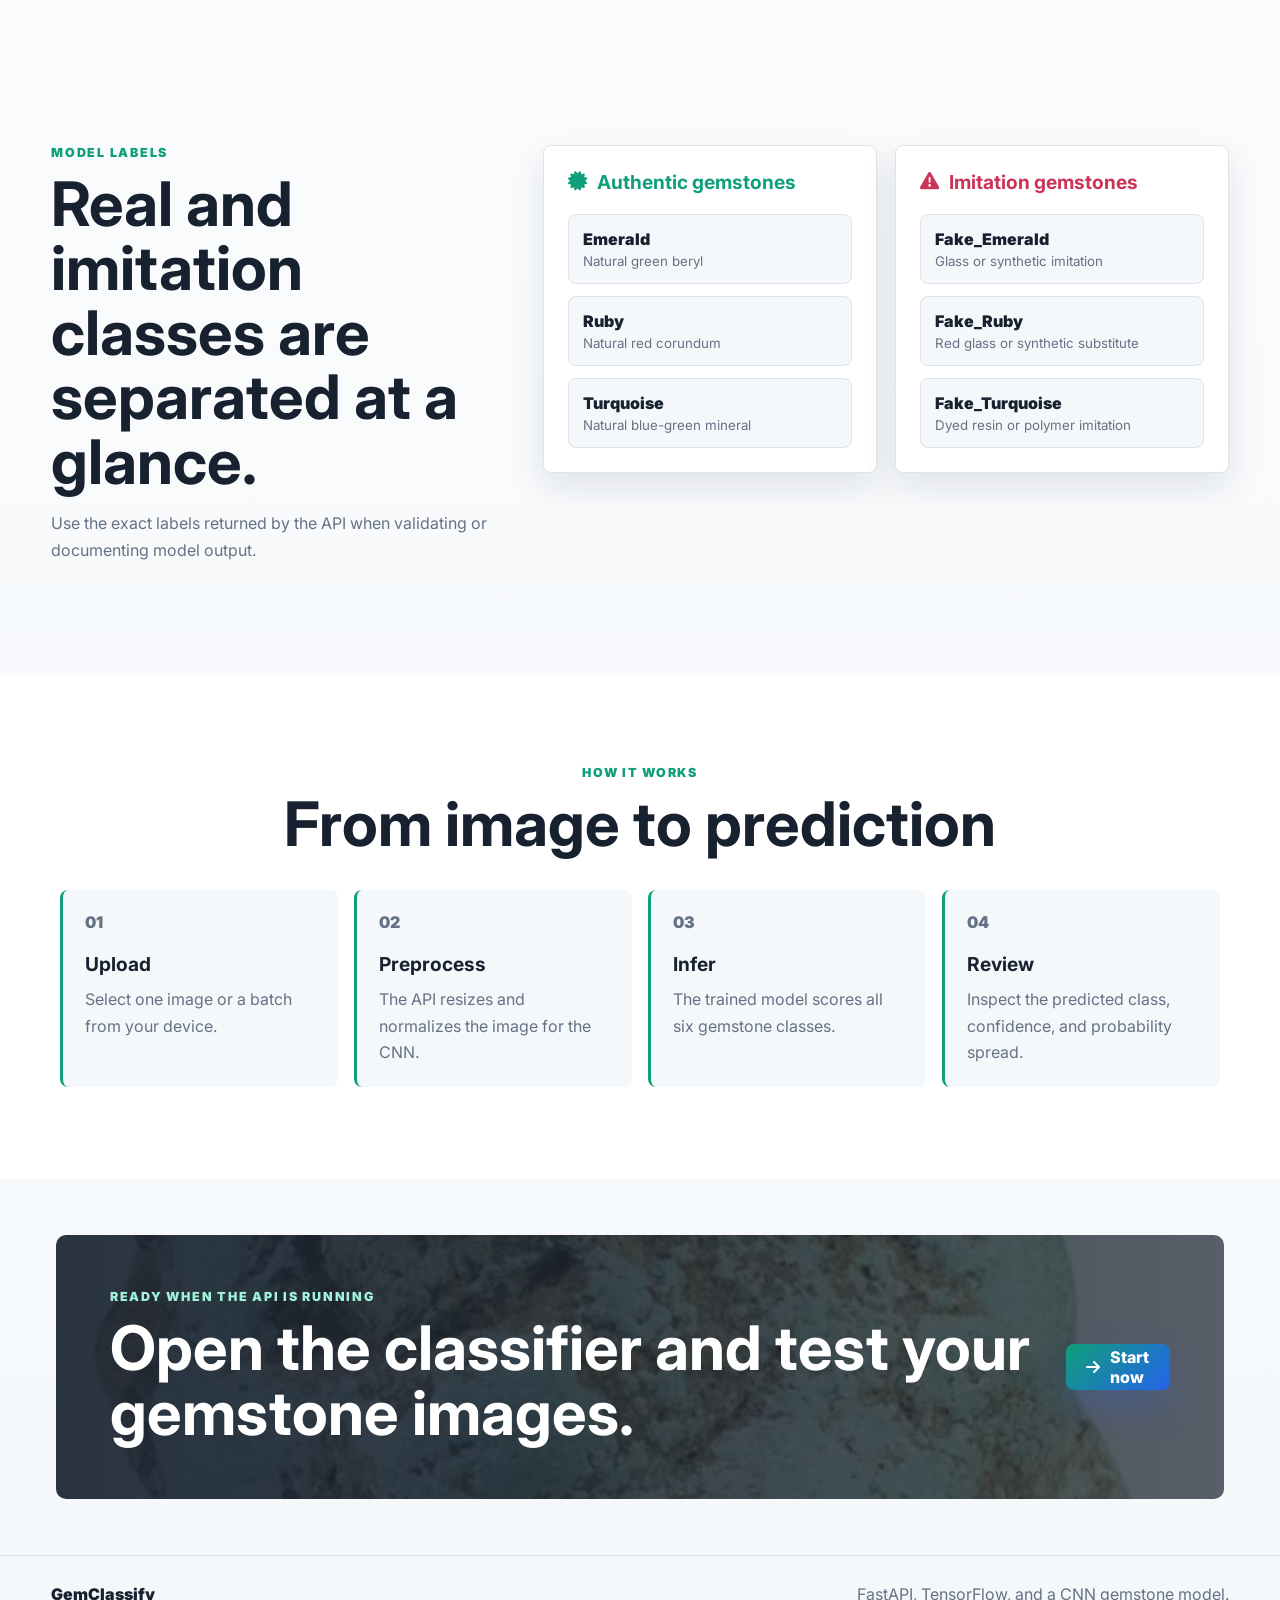
==== commit 299b750e: "Refactor styles and improve UI components - Updated CSS variables for a more cohesive color scheme. " ====
--- a/index.html
+++ b/index.html
@@ -4,865 +4,147 @@
 <head>
     <meta charset="UTF-8">
     <meta name="viewport" content="width=device-width, initial-scale=1.0">
-    <title>Gemstone Classification - AI Powered Prediction</title>
-    <script src="https://cdn.tailwindcss.com"></script>
+    <title>GemClassify - CNN Gemstone Classification</title>
+    <link rel="preconnect" href="https://fonts.googleapis.com">
+    <link rel="preconnect" href="https://fonts.gstatic.com" crossorigin>
+    <link href="https://fonts.googleapis.com/css2?family=Inter:wght@400;500;600;700;800&display=swap" rel="stylesheet">
     <link rel="stylesheet" href="https://cdnjs.cloudflare.com/ajax/libs/font-awesome/6.4.0/css/all.min.css">
-    <style>
-        @keyframes float {
-
-            0%,
-            100% {
-                transform: translateY(0px);
-            }
-
-            50% {
-                transform: translateY(-20px);
-            }
-        }
-
-        @keyframes pulse-glow {
-
-            0%,
-            100% {
-                box-shadow: 0 0 20px rgba(99, 102, 241, 0.5);
-            }
-
-            50% {
-                box-shadow: 0 0 40px rgba(99, 102, 241, 0.8);
-            }
-        }
-
-        @keyframes gradient-shift {
-            0% {
-                background-position: 0% 50%;
-            }
-
-            50% {
-                background-position: 100% 50%;
-            }
-
-            100% {
-                background-position: 0% 50%;
-            }
-        }
-
-        .float-slow {
-            animation: float 6s ease-in-out infinite;
-        }
-
-        .pulse-glow {
-            animation: pulse-glow 2s ease-in-out infinite;
-        }
-
-        .animated-bg {
-            background: linear-gradient(-45deg, #ee7752, #e73c7e, #23a6d5, #23d5ab);
-            background-size: 400% 400%;
-            animation: gradient-shift 15s ease infinite;
-        }
-    </style>
+    <link rel="stylesheet" href="styles.css">
 </head>
 
-<body class="bg-gradient-to-br from-slate-900 via-purple-900 to-slate-900 text-white overflow-x-hidden">
-
-    <!-- Navigation -->
-    <nav class="fixed w-full top-0 z-50 bg-slate-900/80 backdrop-blur-lg border-b border-purple-500/20">
-        <div class="max-w-6xl mx-auto px-4 py-4 flex items-center justify-between">
-            <div class="flex items-center gap-2">
-                <i class="fas fa-gem text-3xl text-indigo-500"></i>
-                <span
-                    class="text-2xl font-bold bg-gradient-to-r from-indigo-400 to-purple-400 bg-clip-text text-transparent">
-                    GemClassify
-                </span>
-            </div>
-            <div class="flex items-center gap-6">
-                <a href="#features" class="hover:text-indigo-400 transition">Features</a>
-                <a href="#how-it-works" class="hover:text-indigo-400 transition">How It Works</a>
-                <a href="predict.html"
-                    class="px-6 py-2 bg-gradient-to-r from-indigo-600 to-purple-600 rounded-lg hover:shadow-lg hover:shadow-indigo-500/50 transition">
-                    Start Classifying
-                </a>
-            </div>
+<body class="site-body">
+    <nav class="topbar">
+        <a class="brand" href="./index.html">
+            <span class="brand-mark"><i class="fa-solid fa-gem"></i></span>
+            <span>GemClassify</span>
+        </a>
+        <div class="nav-links">
+            <a href="#classes">Classes</a>
+            <a href="#workflow">Workflow</a>
+            <a href="./predict.html" class="button button-small">Open Classifier</a>
         </div>
     </nav>
 
-    <!-- Hero Section -->
-    <section class="min-h-screen flex items-center justify-center pt-20 relative overflow-hidden">
-        <!-- Animated background blobs -->
-        <div
-            class="absolute top-10 left-10 w-72 h-72 bg-purple-600 rounded-full mix-blend-multiply filter blur-3xl opacity-20 float-slow">
-        </div>
-        <div class="absolute top-40 right-10 w-72 h-72 bg-indigo-600 rounded-full mix-blend-multiply filter blur-3xl opacity-20"
-            style="animation: float 8s ease-in-out infinite 2s;"></div>
-        <div class="absolute -bottom-8 left-20 w-72 h-72 bg-pink-600 rounded-full mix-blend-multiply filter blur-3xl opacity-20"
-            style="animation: float 6s ease-in-out infinite 4s;"></div>
-
-        <!-- Content -->
-        <div class="max-w-4xl mx-auto px-4 relative z-10 text-center">
-            <div class="mb-8">
-                <span
-                    class="inline-block px-6 py-2 bg-indigo-500/20 border border-indigo-500/50 rounded-full text-indigo-300 font-semibold mb-6">
-                    <i class="fas fa-sparkles mr-2"></i>AI-Powered Gemstone Classification
-                </span>
+    <main>
+        <section class="hero">
+            <div class="hero-media" aria-hidden="true">
+                <img src="Downlode-test-images/EmeraldTestImage.png" alt="">
+                <img src="Downlode-test-images/R.png" alt="">
+                <img src="Downlode-test-images/OIP.jpg" alt="">
             </div>
-
-            <h1 class="text-6xl md:text-7xl font-bold mb-6 leading-tight">
-                Identify Gemstones with
-                <span class="bg-gradient-to-r from-indigo-400 via-purple-400 to-pink-400 bg-clip-text text-transparent">
-                    Precision
-                </span>
-            </h1>
-
-            <p class="text-xl md:text-2xl text-slate-300 mb-8 max-w-3xl mx-auto">
-                Upload an image of a gemstone and let our advanced CNN model instantly classify it as authentic or
-                imitation.
-                Powered by deep learning and trained on thousands of gemstone images.
-            </p>
-
-            <!-- Stats -->
-            <div class="grid grid-cols-1 md:grid-cols-3 gap-6 mb-12">
-                <div class="p-6 bg-slate-800/50 border border-purple-500/30 rounded-xl backdrop-blur">
-                    <div class="text-4xl font-bold text-indigo-400 mb-2">6</div>
-                    <div class="text-slate-400">Gemstone Classes</div>
-                </div>
-                <div class="p-6 bg-slate-800/50 border border-purple-500/30 rounded-xl backdrop-blur">
-                    <div class="text-4xl font-bold text-indigo-400 mb-2">95%</div>
-                    <div class="text-slate-400">Accuracy Rate</div>
-                </div>
-                <div class="p-6 bg-slate-800/50 border border-purple-500/30 rounded-xl backdrop-blur">
-                    <div class="text-4xl font-bold text-indigo-400 mb-2">&lt;1s</div>
-                    <div class="text-slate-400">Prediction Time</div>
+            <div class="hero-content">
+                <p class="eyebrow">CNN image classification for gemstone inspection</p>
+                <h1>Gemstone authenticity, checked in seconds.</h1>
+                <p class="hero-copy">
+                    Upload a gemstone image and get a focused CNN prediction across emerald,
+                    ruby, turquoise, and imitation classes with confidence scores.
+                </p>
+                <div class="hero-actions">
+                    <a href="./predict.html" class="button button-primary">
+                        <i class="fa-solid fa-wand-magic-sparkles"></i>
+                        Try the classifier
+                    </a>
+                    <a href="https://www.kaggle.com/datasets/muhammadmuzamil5500/gemstones" target="_blank" rel="noopener noreferrer" class="button button-ghost">
+                        <i class="fa-solid fa-database"></i>
+                        Dataset
+                    </a>
                 </div>
             </div>
-
-            <!-- CTA Button -->
-            <div class="flex flex-col sm:flex-row gap-4 justify-center items-center mb-12">
-                <a href="predict.html"
-                    class="px-8 py-4 bg-gradient-to-r from-indigo-600 to-purple-600 rounded-lg font-bold text-lg hover:shadow-2xl hover:shadow-indigo-500/50 transition transform hover:scale-105">
-                    <i class="fas fa-sparkles mr-2"></i>Try Now
-                </a>
-                <a href="https://www.kaggle.com/datasets/muhammadmuzamil5500/gemstones" target="_blank"
-                    class="px-8 py-4 bg-slate-800 border border-purple-500/50 rounded-lg font-bold hover:bg-slate-700 transition">
-                    <i class="fas fa-database mr-2"></i>View Dataset
-                </a>
-            </div>
-        </div>
-    </section>
-
-    <!-- Features Section -->
-    <section id="features" class="py-20 px-4 relative">
-        <div class="max-w-6xl mx-auto">
-            <h2 class="text-5xl font-bold text-center mb-16">
-                <span
-                    class="bg-gradient-to-r from-indigo-400 to-purple-400 bg-clip-text text-transparent">Features</span>
-            </h2>
-
-            <div class="grid grid-cols-1 md:grid-cols-2 lg:grid-cols-3 gap-8">
-                <!-- Feature 1 -->
-                <div
-                    class="p-8 bg-gradient-to-br from-slate-800 to-slate-900 border border-purple-500/20 rounded-2xl hover:border-indigo-500/50 transition group">
-                    <div class="text-4xl mb-4 text-indigo-400 group-hover:scale-110 transition transform">
-                        <i class="fas fa-image"></i>
-                    </div>
-                    <h3 class="text-xl font-bold mb-3">Single Image Upload</h3>
-                    <p class="text-slate-400">Upload any gemstone image and get instant predictions with confidence
-                        scores</p>
+            <div class="hero-panel">
+                <div class="metric">
+                    <span>6</span>
+                    <p>Supported classes</p>
                 </div>
-
-                <!-- Feature 2 -->
-                <div
-                    class="p-8 bg-gradient-to-br from-slate-800 to-slate-900 border border-purple-500/20 rounded-2xl hover:border-indigo-500/50 transition group">
-                    <div class="text-4xl mb-4 text-indigo-400 group-hover:scale-110 transition transform">
-                        <i class="fas fa-images"></i>
-                    </div>
-                    <h3 class="text-xl font-bold mb-3">Batch Processing</h3>
-                    <p class="text-slate-400">Process multiple images at once with detailed progress tracking</p>
+                <div class="metric">
+                    <span>150</span>
+                    <p>Pixel CNN input</p>
                 </div>
-
-                <!-- Feature 3 -->
-                <div
-                    class="p-8 bg-gradient-to-br from-slate-800 to-slate-900 border border-purple-500/20 rounded-2xl hover:border-indigo-500/50 transition group">
-                    <div class="text-4xl mb-4 text-indigo-400 group-hover:scale-110 transition transform">
-                        <i class="fas fa-brain"></i>
-                    </div>
-                    <h3 class="text-xl font-bold mb-3">Deep Learning CNN</h3>
-                    <p class="text-slate-400">Advanced convolutional neural network with 4 conv blocks and dropout</p>
-                </div>
-
-                <!-- Feature 4 -->
-                <div
-                    class="p-8 bg-gradient-to-br from-slate-800 to-slate-900 border border-purple-500/20 rounded-2xl hover:border-indigo-500/50 transition group">
-                    <div class="text-4xl mb-4 text-indigo-400 group-hover:scale-110 transition transform">
-                        <i class="fas fa-chart-pie"></i>
-                    </div>
-                    <h3 class="text-xl font-bold mb-3">Probability Distribution</h3>
-                    <p class="text-slate-400">View complete prediction probabilities for all gemstone classes</p>
-                </div>
-
-                <!-- Feature 5 -->
-                <div
-                    class="p-8 bg-gradient-to-br from-slate-800 to-slate-900 border border-purple-500/20 rounded-2xl hover:border-indigo-500/50 transition group">
-                    <div class="text-4xl mb-4 text-indigo-400 group-hover:scale-110 transition transform">
-                        <i class="fas fa-bolt"></i>
-                    </div>
-                    <h3 class="text-xl font-bold mb-3">Real-time API</h3>
-                    <p class="text-slate-400">RESTful API with FastAPI for integration into any application</p>
-                </div>
-
-                <!-- Feature 6 -->
-                <div
-                    class="p-8 bg-gradient-to-br from-slate-800 to-slate-900 border border-purple-500/20 rounded-2xl hover:border-indigo-500/50 transition group">
-                    <div class="text-4xl mb-4 text-indigo-400 group-hover:scale-110 transition transform">
-                        <i class="fas fa-mobile"></i>
-                    </div>
-                    <h3 class="text-xl font-bold mb-3">Responsive Design</h3>
-                    <p class="text-slate-400">Works seamlessly on desktop, tablet, and mobile devices</p>
+                <div class="metric">
+                    <span>Batch</span>
+                    <p>Multi-image upload</p>
                 </div>
             </div>
-        </div>
-    </section>
+        </section>
 
-    <!-- Gemstone Classes Section -->
-    <section class="py-20 px-4 relative">
-        <div class="max-w-6xl mx-auto">
-            <h2 class="text-5xl font-bold text-center mb-16">
-                <span class="bg-gradient-to-r from-indigo-400 to-purple-400 bg-clip-text text-transparent">Supported
-                    Gemstones</span>
-            </h2>
+        <section class="section section-tight">
+            <div class="section-heading">
+                <p class="eyebrow">Built for quick visual checks</p>
+                <h2>A cleaner inspection workflow</h2>
+            </div>
+            <div class="feature-grid">
+                <article class="feature-card">
+                    <i class="fa-solid fa-cloud-arrow-up"></i>
+                    <h3>Drag, drop, classify</h3>
+                    <p>Drop a JPG, PNG, GIF, or WEBP image and receive the model output without leaving the page.</p>
+                </article>
+                <article class="feature-card">
+                    <i class="fa-solid fa-chart-simple"></i>
+                    <h3>Readable confidence</h3>
+                    <p>The result highlights the top class and keeps every probability visible for comparison.</p>
+                </article>
+                <article class="feature-card">
+                    <i class="fa-solid fa-layer-group"></i>
+                    <h3>Batch review</h3>
+                    <p>Process multiple images together and scan results in a compact grid built for review.</p>
+                </article>
+            </div>
+        </section>
 
-            <div class="grid grid-cols-1 md:grid-cols-2 gap-8">
-                <!-- Authentic Gemstones -->
-                <div
-                    class="p-8 bg-gradient-to-br from-green-900/30 to-emerald-900/30 border border-green-500/30 rounded-2xl">
-                    <h3 class="text-2xl font-bold mb-6 text-green-400">
-                        <i class="fas fa-crown mr-2"></i>Authentic Gemstones
-                    </h3>
-                    <div class="space-y-4">
-                        <div class="flex items-center gap-3">
-                            <span class="text-2xl">💚</span>
-                            <div>
-                                <div class="font-bold">Emerald</div>
-                                <div class="text-sm text-slate-400">Green beryllium aluminum silicate</div>
-                            </div>
-                        </div>
-                        <div class="flex items-center gap-3">
-                            <span class="text-2xl">❤️</span>
-                            <div>
-                                <div class="font-bold">Ruby</div>
-                                <div class="text-sm text-slate-400">Red corundum crystal</div>
-                            </div>
-                        </div>
-                        <div class="flex items-center gap-3">
-                            <span class="text-2xl">💙</span>
-                            <div>
-                                <div class="font-bold">Turquoise</div>
-                                <div class="text-sm text-slate-400">Blue-green copper mineral</div>
-                            </div>
-                        </div>
-                    </div>
-                </div>
+        <section class="section split-section" id="classes">
+            <div class="section-heading align-left">
+                <p class="eyebrow">Model labels</p>
+                <h2>Real and imitation classes are separated at a glance.</h2>
+                <p>Use the exact labels returned by the API when validating or documenting model output.</p>
+            </div>
+            <div class="class-columns">
+                <article class="class-panel authentic">
+                    <h3><i class="fa-solid fa-certificate"></i> Authentic gemstones</h3>
+                    <ul>
+                        <li><span>Emerald</span><small>Natural green beryl</small></li>
+                        <li><span>Ruby</span><small>Natural red corundum</small></li>
+                        <li><span>Turquoise</span><small>Natural blue-green mineral</small></li>
+                    </ul>
+                </article>
+                <article class="class-panel imitation">
+                    <h3><i class="fa-solid fa-triangle-exclamation"></i> Imitation gemstones</h3>
+                    <ul>
+                        <li><span>Fake_Emerald</span><small>Glass or synthetic imitation</small></li>
+                        <li><span>Fake_Ruby</span><small>Red glass or synthetic substitute</small></li>
+                        <li><span>Fake_Turquoise</span><small>Dyed resin or polymer imitation</small></li>
+                    </ul>
+                </article>
+            </div>
+        </section>
 
-                <!-- Imitation Gemstones -->
-                <div class="p-8 bg-gradient-to-br from-red-900/30 to-pink-900/30 border border-red-500/30 rounded-2xl">
-                    <h3 class="text-2xl font-bold mb-6 text-red-400">
-                        <i class="fas fa-exclamation-triangle mr-2"></i>Imitation Gemstones
-                    </h3>
-                    <div class="space-y-4">
-                        <div class="flex items-center gap-3">
-                            <span class="text-2xl">🟢</span>
-                            <div>
-                                <div class="font-bold">Fake Emerald</div>
-                                <div class="text-sm text-slate-400">Glass or synthetic imitation</div>
-                            </div>
-                        </div>
-                        <div class="flex items-center gap-3">
-                            <span class="text-2xl">🔴</span>
-                            <div>
-                                <div class="font-bold">Fake Ruby</div>
-                                <div class="text-sm text-slate-400">Red glass or plastic substitute</div>
-                            </div>
-                        </div>
-                        <div class="flex items-center gap-3">
-                            <span class="text-2xl">🔵</span>
-                            <div>
-                                <div class="font-bold">Fake Turquoise</div>
-                                <div class="text-sm text-slate-400">Blue polymer or resin imitation</div>
-                            </div>
-                        </div>
-                    </div>
-                </div>
+        <section class="section workflow" id="workflow">
+            <div class="section-heading">
+                <p class="eyebrow">How it works</p>
+                <h2>From image to prediction</h2>
             </div>
-        </div>
-    </section>
+            <div class="timeline">
+                <div><span>01</span><h3>Upload</h3><p>Select one image or a batch from your device.</p></div>
+                <div><span>02</span><h3>Preprocess</h3><p>The API resizes and normalizes the image for the CNN.</p></div>
+                <div><span>03</span><h3>Infer</h3><p>The trained model scores all six gemstone classes.</p></div>
+                <div><span>04</span><h3>Review</h3><p>Inspect the predicted class, confidence, and probability spread.</p></div>
+            </div>
+        </section>
 
-    <!-- How It Works Section -->
-    <section id="how-it-works" class="py-20 px-4 relative">
-        <div class="max-w-4xl mx-auto">
-            <h2 class="text-5xl font-bold text-center mb-16">
-                <span class="bg-gradient-to-r from-indigo-400 to-purple-400 bg-clip-text text-transparent">How It
-                    Works</span>
-            </h2>
+        <section class="cta-band">
+            <div>
+                <p class="eyebrow">Ready when the API is running</p>
+                <h2>Open the classifier and test your gemstone images.</h2>
+            </div>
+            <a href="./predict.html" class="button button-primary">
+                <i class="fa-solid fa-arrow-right"></i>
+                Start now
+            </a>
+        </section>
+    </main>
 
-            <div class="space-y-8">
-                <!-- Step 1 -->
-                <div class="flex gap-6 items-start">
-                    <div
-                        class="w-16 h-16 rounded-full bg-gradient-to-br from-indigo-600 to-purple-600 flex items-center justify-center flex-shrink-0 text-2xl font-bold">
-                        1
-                    </div>
-                    <div class="flex-1 pt-2">
-                        <h3 class="text-2xl font-bold mb-2">Upload Image</h3>
-                        <p class="text-slate-400">Select or drag-and-drop a gemstone image in JPG, PNG, or WEBP format
-                        </p>
-                    </div>
-                </div>
-
-                <!-- Step 2 -->
-                <div class="flex gap-6 items-start">
-                    <div
-                        class="w-16 h-16 rounded-full bg-gradient-to-br from-indigo-600 to-purple-600 flex items-center justify-center flex-shrink-0 text-2xl font-bold">
-                        2
-                    </div>
-                    <div class="flex-1 pt-2">
-                        <h3 class="text-2xl font-bold mb-2">Image Processing</h3>
-                        <p class="text-slate-400">The image is resized to 150x150 pixels and normalized for the neural
-                            network</p>
-                    </div>
-                </div>
-
-                <!-- Step 3 -->
-                <div class="flex gap-6 items-start">
-                    <div
-                        class="w-16 h-16 rounded-full bg-gradient-to-br from-indigo-600 to-purple-600 flex items-center justify-center flex-shrink-0 text-2xl font-bold">
-                        3
-                    </div>
-                    <div class="flex-1 pt-2">
-                        <h3 class="text-2xl font-bold mb-2">CNN Inference</h3>
-                        <p class="text-slate-400">The deep learning model analyzes features and classifies the gemstone
-                            in real-time</p>
-                    </div>
-                </div>
-
-                <!-- Step 4 -->
-                <div class="flex gap-6 items-start">
-                    <div
-                        class="w-16 h-16 rounded-full bg-gradient-to-br from-indigo-600 to-purple-600 flex items-center justify-center flex-shrink-0 text-2xl font-bold">
-                        4
-                    </div>
-                    <div class="flex-1 pt-2">
-                        <h3 class="text-2xl font-bold mb-2">View Results</h3>
-                        <p class="text-slate-400">Get instant predictions with confidence scores and probability
-                            distribution</p>
-                    </div>
-                </div>
-            </div>
-        </div>
-    </section>
-
-    <!-- Resources Section -->
-    <section class="py-20 px-4 relative">
-        <div class="max-w-4xl mx-auto">
-            <h2 class="text-5xl font-bold text-center mb-16">
-                <span
-                    class="bg-gradient-to-r from-indigo-400 to-purple-400 bg-clip-text text-transparent">Resources</span>
-            </h2>
-
-            <div class="grid grid-cols-1 md:grid-cols-3 gap-6">
-                <a href="https://www.kaggle.com/datasets/muhammadmuzamil5500/gemstones" target="_blank"
-                    class="p-8 bg-gradient-to-br from-blue-900/40 to-cyan-900/40 border border-blue-500/30 rounded-2xl hover:border-blue-500/80 transition hover:scale-105">
-                    <div class="text-4xl mb-4 text-blue-400">
-                        <i class="fas fa-database"></i>
-                    </div>
-                    <h3 class="text-xl font-bold mb-2">Dataset</h3>
-                    <p class="text-slate-400 text-sm">Download the complete gemstone image dataset from Kaggle</p>
-                </a>
-
-                <a href="https://www.kaggle.com/code/youssefahmedbfcai/gemstones-classification" target="_blank"
-                    class="p-8 bg-gradient-to-br from-orange-900/40 to-red-900/40 border border-orange-500/30 rounded-2xl hover:border-orange-500/80 transition hover:scale-105">
-                    <div class="text-4xl mb-4 text-orange-400">
-                        <i class="fas fa-code"></i>
-                    </div>
-                    <h3 class="text-xl font-bold mb-2">Model Notebook</h3>
-                    <p class="text-slate-400 text-sm">View the Kaggle notebook with model training and analysis</p>
-                </a>
-
-                <a href="https://github.com/youssef-ahmed-cs/Computer_Vision_Tasks" target="_blank"
-                    class="p-8 bg-gradient-to-br from-gray-800/40 to-gray-900/40 border border-gray-500/30 rounded-2xl hover:border-gray-500/80 transition hover:scale-105">
-                    <div class="text-4xl mb-4 text-gray-400">
-                        <i class="fab fa-github"></i>
-                    </div>
-                    <h3 class="text-xl font-bold mb-2">GitHub Repository</h3>
-                    <p class="text-slate-400 text-sm">Explore the full source code and project structure</p>
-                </a>
-            </div>
-        </div>
-    </section>
-
-    <!-- CTA Section -->
-    <section class="py-20 px-4 relative">
-        <div class="max-w-4xl mx-auto text-center">
-            <div
-                class="p-12 bg-gradient-to-r from-indigo-900/30 to-purple-900/30 border border-indigo-500/50 rounded-3xl backdrop-blur">
-                <h2 class="text-4xl font-bold mb-6">Ready to Classify Gemstones?</h2>
-                <p class="text-xl text-slate-300 mb-8">Start using our AI-powered classification system right now</p>
-                <a href="predict.html"
-                    class="inline-block px-10 py-4 bg-gradient-to-r from-indigo-600 to-purple-600 rounded-lg font-bold text-lg hover:shadow-2xl hover:shadow-indigo-500/50 transition transform hover:scale-105">
-                    <i class="fas fa-arrow-right mr-2"></i>Go to Classifier
-                </a>
-            </div>
-        </div>
-    </section>
-
-    <!-- Footer -->
-    <footer class="border-t border-purple-500/20 py-12 px-4 mt-20">
-        <div class="max-w-6xl mx-auto text-center text-slate-400">
-            <p class="mb-4">Built with ❤️ using FastAPI, TensorFlow, and Tailwind CSS</p>
-            <p class="text-sm">© 2024 GemClassify - AI-Powered Gemstone Classification | Youssef Ahmed</p>
-        </div>
+    <footer class="footer">
+        <span>GemClassify</span>
+        <p>FastAPI, TensorFlow, and a CNN gemstone model.</p>
     </footer>
-
 </body>
 
 </html>
-html,
-body {
-height: 100%;
-overflow: auto;
-}
-
-@keyframes float {
-
-0%,
-100% {
-transform: translateY(0px);
-}
-
-50% {
-transform: translateY(-10px);
-}
-}
-
-@keyframes float-slow {
-
-0%,
-100% {
-transform: translateY(0px) translateX(0px);
-}
-
-50% {
-transform: translateY(-30px) translateX(20px);
-}
-}
-
-@keyframes gradient-shift {
-0% {
-background-position: 0% 50%;
-}
-
-50% {
-background-position: 100% 50%;
-}
-
-100% {
-background-position: 0% 50%;
-}
-}
-
-@keyframes pulse-glow {
-
-0%,
-100% {
-opacity: 0.3;
-}
-
-50% {
-opacity: 0.6;
-}
-}
-
-.animate-float {
-animation: float 3s ease-in-out infinite;
-}
-
-.animate-float-slow {
-animation: float-slow 8s ease-in-out infinite;
-}
-
-.gradient-bg {
-background: linear-gradient(135deg, #667eea 0%, #764ba2 100%);
-}
-
-.glass {
-background: rgba(255, 255, 255, 0.95);
-backdrop-filter: blur(10px);
-border: 1px solid rgba(255, 255, 255, 0.2);
-}
-
-/* Enhanced animated gradient background */
-.animated-gradient-bg {
-background: linear-gradient(-45deg, #667eea, #764ba2, #ec4899, #667eea);
-background-size: 400% 400%;
-animation: gradient-shift 15s ease infinite;
-position: fixed;
-top: 0;
-left: 0;
-width: 100%;
-height: 100%;
-z-index: -2;
-}
-
-/* Floating decorative elements */
-.bg-decoration {
-position: fixed;
-border-radius: 50%;
-filter: blur(80px);
-opacity: 0.4;
-z-index: 0;
-}
-
-.decoration-1 {
-width: 400px;
-height: 400px;
-background: radial-gradient(circle, rgba(102, 126, 234, 0.8), transparent);
-top: -10%;
-left: -5%;
-animation: float-slow 20s ease-in-out infinite;
-}
-
-.decoration-2 {
-width: 500px;
-height: 500px;
-background: radial-gradient(circle, rgba(236, 72, 153, 0.8), transparent);
-top: 50%;
-right: -10%;
-animation: float-slow 25s ease-in-out infinite reverse;
-}
-
-.decoration-3 {
-width: 350px;
-height: 350px;
-background: radial-gradient(circle, rgba(118, 75, 162, 0.8), transparent);
-bottom: -5%;
-left: 30%;
-animation: float-slow 30s ease-in-out infinite;
-}
-
-.decoration-4 {
-width: 300px;
-height: 300px;
-background: radial-gradient(circle, rgba(102, 126, 234, 0.6), transparent);
-bottom: 20%;
-right: 10%;
-animation: float-slow 22s ease-in-out infinite reverse;
-}
-
-/* Content wrapper with z-index */
-.content-wrapper {
-position: relative;
-z-index: 1;
-}
-
-/* Enhanced glow effect for gemstone emoji */
-.gemstone-glow {
-filter: drop-shadow(0 0 20px rgba(102, 126, 234, 0.6));
-animation: pulse-glow 3s ease-in-out infinite;
-}
-
-/* Overlay gradient for better text contrast */
-.gradient-overlay {
-position: fixed;
-top: 0;
-left: 0;
-right: 0;
-bottom: 0;
-background: linear-gradient(135deg, rgba(102, 126, 234, 0.1) 0%, rgba(236, 72, 153, 0.1) 100%);
-pointer-events: none;
-z-index: -1;
-}
-</style>
-</head>
-
-<body class="animated-gradient-bg min-h-screen">
-    <!-- Floating decorative elements -->
-    <div class="bg-decoration decoration-1"></div>
-    <div class="bg-decoration decoration-2"></div>
-    <div class="bg-decoration decoration-3"></div>
-    <div class="bg-decoration decoration-4"></div>
-
-    <!-- Gradient overlay for better contrast -->
-    <div class="gradient-overlay"></div>
-
-    <!-- Main content -->
-    <div class="content-wrapper min-h-screen py-8 px-4 sm:px-6 lg:px-8">
-        <div class="max-w-6xl mx-auto">
-            <!-- Header -->
-            <header class="glass rounded-2xl shadow-2xl p-8 mb-8 border border-white/30 backdrop-blur-xl">
-                <div class="flex flex-col md:flex-row md:items-center md:justify-between gap-6">
-                    <div class="animate-float">
-                        <h1 class="text-5xl md:text-6xl font-bold mb-2 flex items-center gap-3">
-                            <span class="gemstone-glow inline-block">💎</span>
-                            <span
-                                class="bg-gradient-to-r from-indigo-600 via-purple-600 to-pink-600 bg-clip-text text-transparent">Gemstone
-                                Classification</span>
-                        </h1>
-                        <p class="text-gray-700 text-lg font-medium ml-16">✨ AI-powered gemstone recognition using CNN
-                        </p>
-                    </div>
-                    <div
-                        class="flex items-center gap-3 px-6 py-4 bg-gradient-to-br from-white/80 to-slate-50/80 rounded-xl border border-white/40 backdrop-blur-md hover:shadow-lg transition-all duration-300">
-                        <div class="w-4 h-4 rounded-full bg-red-500 animate-pulse" id="statusIndicator"></div>
-                        <span class="font-bold text-gray-800 text-sm" id="statusText">Checking...</span>
-                    </div>
-                </div>
-
-                <!-- Kaggle Links -->
-                <div class="flex flex-wrap gap-3 mt-6 pt-6 border-t border-white/20">
-                    <a href="https://www.kaggle.com/datasets/muhammadmuzamil5500/gemstones" target="_blank"
-                        rel="noopener noreferrer"
-                        class="inline-flex items-center gap-2 px-6 py-3 bg-gradient-to-r from-blue-500 to-cyan-500 text-white font-bold rounded-lg hover:shadow-lg hover:scale-105 transition-all duration-300 border border-blue-400/50">
-                        <i class="fas fa-database"></i>
-                        📊 Kaggle Dataset
-                    </a>
-                    <a href="https://www.kaggle.com/code/youssefahmedbfcai/gemstones-classification" target="_blank"
-                        rel="noopener noreferrer"
-                        class="inline-flex items-center gap-2 px-6 py-3 bg-gradient-to-r from-orange-500 to-red-500 text-white font-bold rounded-lg hover:shadow-lg hover:scale-105 transition-all duration-300 border border-orange-400/50">
-                        <i class="fas fa-code"></i>
-                        💻 Kaggle Notebook
-                    </a>
-                    <a href="https://github.com/youssef-ahmed-cs/Computer_Vision_Tasks" target="_blank"
-                        rel="noopener noreferrer"
-                        class="inline-flex items-center gap-2 px-6 py-3 bg-gradient-to-r from-gray-700 to-gray-900 text-white font-bold rounded-lg hover:shadow-lg hover:scale-105 transition-all duration-300 border border-gray-600/50">
-                        <i class="fab fa-github"></i>
-                        🔗 GitHub Repo
-                    </a>
-                </div>
-            </header>
-
-            <!-- Main Content -->
-            <main class="glass rounded-2xl shadow-2xl p-8 mb-8 border border-white/30 backdrop-blur-xl">
-                <!-- Mode Selector -->
-                <div
-                    class="flex gap-4 mb-8 border-b-2 border-gradient-to-r from-indigo-200 via-purple-200 to-transparent">
-                    <button
-                        class="mode-btn active px-6 py-3 font-bold text-lg border-b-4 border-transparent transition-all duration-300 hover:text-indigo-600 text-gray-600 relative group"
-                        data-mode="single">
-                        <i class="fas fa-camera mr-2"></i>Single Image
-                        <span
-                            class="absolute bottom-0 left-0 w-full h-1 bg-gradient-to-r from-indigo-500 to-purple-500 rounded-full opacity-0 group-hover:opacity-100 transition-opacity duration-300"></span>
-                    </button>
-                    <button
-                        class="mode-btn px-6 py-3 font-bold text-lg border-b-4 border-transparent transition-all duration-300 hover:text-indigo-600 text-gray-600 relative group"
-                        data-mode="batch">
-                        <i class="fas fa-folder-open mr-2"></i>Batch Upload
-                        <span
-                            class="absolute bottom-0 left-0 w-full h-1 bg-gradient-to-r from-indigo-500 to-purple-500 rounded-full opacity-0 group-hover:opacity-100 transition-opacity duration-300"></span>
-                    </button>
-                </div>
-
-                <!-- Single Image Mode -->
-                <section class="mode-section active" id="singleMode">
-                    <div class="upload-area border-4 border-dashed border-indigo-400 rounded-3xl p-16 text-center transition-all duration-300 hover:border-indigo-500 hover:bg-indigo-50/80 cursor-pointer bg-gradient-to-br from-indigo-50/60 to-purple-50/60 hover:shadow-2xl hover:scale-105 group"
-                        id="uploadArea">
-                        <div class="mb-6">
-                            <i
-                                class="fas fa-cloud-upload-alt text-7xl text-indigo-500 mb-4 inline-block group-hover:text-purple-600 transition-colors duration-300 drop-shadow-lg"></i>
-                        </div>
-                        <h3
-                            class="text-3xl font-bold bg-gradient-to-r from-indigo-600 to-purple-600 bg-clip-text text-transparent mb-3">
-                            Drag and drop your image here</h3>
-                        <p class="text-gray-600 mb-4 font-medium">or</p>
-                        <label
-                            class="inline-block px-8 py-4 bg-gradient-to-r from-indigo-600 via-purple-600 to-pink-600 text-white font-bold rounded-xl hover:shadow-xl hover:scale-110 transition-all duration-300 cursor-pointer mb-6 text-lg drop-shadow-lg">
-                            📁 Browse Files
-                            <input type="file" id="singleImageInput" accept="image/*" hidden>
-                        </label>
-                        <p class="text-sm text-gray-600 mt-4 font-medium">✨ Supported formats: JPG, PNG, GIF, WEBP (Min.
-                            150x150px)</p>
-                        <!-- Prediction Result -->
-                        <div class="result-container grid grid-cols-1 md:grid-cols-2 gap-8 mt-8"
-                            id="singleResultContainer" style="display: none;">
-                            <div class="flex justify-center items-center">
-                                <img id="resultImage" src="" alt="Uploaded image"
-                                    class="max-w-full max-h-96 rounded-2xl shadow-2xl object-contain">
-                            </div>
-                            <div class="flex flex-col justify-center">
-                                <div
-                                    class="bg-gradient-to-br from-indigo-600 to-purple-600 text-white p-8 rounded-2xl mb-6 shadow-lg">
-                                    <h2 class="text-lg opacity-90 mb-2">Predicted Class</h2>
-                                    <div class="text-4xl font-bold mb-3" id="predictedClassName">-</div>
-                                    <div class="text-lg opacity-95">
-                                        Confidence: <span id="confidence" class="font-bold">0%</span>
-                                    </div>
-                                </div>
-
-                                <!-- Probabilities Chart -->
-                                <div class="bg-slate-50 p-6 rounded-2xl border border-slate-200">
-                                    <h3 class="font-bold text-gray-800 mb-4 text-lg">All Predictions</h3>
-                                    <div class="space-y-3" id="probabilityList"></div>
-                                </div>
-
-                                <button
-                                    class="upload-another-btn mt-6 px-6 py-3 bg-gradient-to-r from-indigo-600 to-purple-600 text-white font-bold rounded-lg hover:shadow-lg hover:scale-105 transition-all duration-300"
-                                    id="uploadAnotherBtn">
-                                    <i class="fas fa-redo mr-2"></i>Upload Another Image
-                            </div>
-                        </div>
-
-                        <!-- Loading State -->
-                        <div class="loading-container flex flex-col items-center justify-center py-16"
-                            id="singleLoadingContainer" style="display: none;">
-                            <div
-                                class="w-16 h-16 border-4 border-gray-300 border-t-indigo-600 rounded-full animate-spin mb-4">
-                            </div>
-                            <p class="text-gray-600 text-lg font-semibold">Analyzing image...</p>
-                </section>
-
-                <!-- Batch Mode -->
-                <section class="mode-section" id="batchMode" style="display: none;">
-                    <div class="batch-upload-area border-4 border-dashed border-indigo-300 rounded-2xl p-16 text-center transition-all duration-300 hover:border-indigo-500 hover:bg-indigo-50 cursor-pointer bg-gradient-to-br from-indigo-50 to-purple-50"
-                        id="batchUploadArea">
-                        <div class="mb-4">
-                            <i class="fas fa-images text-6xl text-indigo-500 mb-4 inline-block"></i>
-                        </div>
-                        <h3 class="text-2xl font-bold text-gray-800 mb-2">Upload multiple images</h3>
-                        <p class="text-gray-600 mb-4">Select 2 or more images for batch processing</p>
-                        <label
-                            class="inline-block px-8 py-3 bg-gradient-to-r from-indigo-600 to-purple-600 text-white font-bold rounded-lg hover:shadow-lg hover:scale-105 transition-all duration-300 cursor-pointer mb-4">
-                            Select Files
-                            <input type="file" id="batchImageInput" accept="image/*" multiple hidden>
-                        </label>
-                        <p class="text-sm text-gray-500 mt-4">Maximum 20 images per batch</p>
-                        <!-- Batch Results -->
-                        <div class="batch-results-container mt-8" id="batchResultsContainer" style="display: none;">
-                            <h2 class="text-2xl font-bold text-gray-800 mb-6">Batch Results</h2>
-                            <div class="batch-stats grid grid-cols-1 md:grid-cols-3 gap-4 mb-8">
-                                <div
-                                    class="bg-gradient-to-br from-blue-50 to-blue-100 p-6 rounded-xl border-l-4 border-blue-500">
-                                    <span class="text-gray-600 text-sm font-semibold block mb-2">Total Images</span>
-                                    <span class="text-3xl font-bold text-blue-600" id="totalImages">0</span>
-                                </div>
-                                <div
-                                    class="bg-gradient-to-br from-green-50 to-green-100 p-6 rounded-xl border-l-4 border-green-500">
-                                    <span class="text-gray-600 text-sm font-semibold block mb-2">Processed</span>
-                                    <span class="text-3xl font-bold text-green-600" id="processedImages">0</span>
-                                </div>
-                                <div
-                                    class="bg-gradient-to-br from-purple-50 to-purple-100 p-6 rounded-xl border-l-4 border-purple-500">
-                                    <span class="text-gray-600 text-sm font-semibold block mb-2">Time Taken</span>
-                                    <span class="text-3xl font-bold text-purple-600" id="timeTaken">-</span>
-                                </div>
-                            </div>
-
-                            <div class="batch-results-grid grid grid-cols-1 md:grid-cols-2 lg:grid-cols-3 gap-6 mb-8"
-                                id="batchResultsGrid"></div>
-
-                            <button
-                                class="upload-another-btn w-full px-6 py-3 bg-gradient-to-r from-indigo-600 to-purple-600 text-white font-bold rounded-lg hover:shadow-lg hover:scale-105 transition-all duration-300"
-                                id="uploadAnotherBatchBtn">
-                                <i class="fas fa-redo mr-2"></i>Upload Another Batch
-                        </div>
-
-                        <!-- Batch Loading State -->
-                        <div class="loading-container flex flex-col items-center justify-center py-16"
-                            id="batchLoadingContainer" style="display: none;">
-                            <div
-                                class="w-16 h-16 border-4 border-gray-300 border-t-indigo-600 rounded-full animate-spin mb-4">
-                            </div>
-                            <p class="text-gray-600 text-lg font-semibold mb-4" id="batchLoadingText">Uploading and
-                                analyzing images...</p>
-                            <div class="w-full max-w-xs bg-gray-200 rounded-full h-3 overflow-hidden">
-                                <div class="progress-fill bg-gradient-to-r from-indigo-600 to-purple-600 h-full w-0 transition-all duration-300"
-                                    id="progressFill"></div>
-                            </div>
-                            <p class="text-gray-500 mt-3 text-sm" id="progressText">0/0 images processed</p>
-                </section>
-            </main>
-
-            <!-- Class Names Reference -->
-            <section
-                class="glass rounded-3xl shadow-2xl p-10 mb-8 border border-white/30 backdrop-blur-xl bg-gradient-to-br from-white/40 to-white/20">
-                <h2
-                    class="text-4xl font-bold bg-gradient-to-r from-indigo-600 via-purple-600 to-pink-600 bg-clip-text text-transparent mb-8">
-                    📋 All Gemstone Class Names</h2>
-                <div class="grid grid-cols-1 md:grid-cols-2 gap-8 mb-8">
-                    <!-- Authentic Gemstones -->
-                    <div
-                        class="p-8 bg-gradient-to-br from-green-50/80 to-emerald-50/80 rounded-2xl border-2 border-green-300/50 backdrop-blur-sm hover:shadow-xl hover:scale-105 transition-all duration-300">
-                        <h3 class="text-2xl font-bold text-green-800 mb-6 flex items-center gap-3">
-                            <span class="text-3xl">✅</span> AUTHENTIC (Real Gemstones)
-                        </h3>
-                        <ul class="space-y-4">
-                            <li class="flex items-center gap-3 text-gray-700">
-                                <span class="text-2xl">💚</span>
-                                <div>
-                                    <code
-                                        class="bg-green-100 px-3 py-1 rounded text-sm font-mono font-bold">Emerald</code>
-                                    <p class="text-xs text-gray-600 mt-1">Natural green gemstone</p>
-                                </div>
-                            </li>
-                            <li class="flex items-center gap-3 text-gray-700">
-                                <span class="text-2xl">❤️</span>
-                                <div>
-                                    <code class="bg-red-100 px-3 py-1 rounded text-sm font-mono font-bold">Ruby</code>
-                                    <p class="text-xs text-gray-600 mt-1">Natural deep red gemstone</p>
-                                </div>
-                            </li>
-                            <li class="flex items-center gap-3 text-gray-700">
-                                <span class="text-2xl">💙</span>
-                                <div>
-                                    <code
-                                        class="bg-blue-100 px-3 py-1 rounded text-sm font-mono font-bold">Turquoise</code>
-                                    <p class="text-xs text-gray-600 mt-1">Natural blue-green gemstone</p>
-                                </div>
-                            </li>
-                        </ul>
-                    </div>
-                    <!-- Imitation Gemstones -->
-                    <div
-                        class="p-8 bg-gradient-to-br from-red-50/80 to-pink-50/80 rounded-2xl border-2 border-red-300/50 backdrop-blur-sm hover:shadow-xl hover:scale-105 transition-all duration-300">
-                        <h3 class="text-2xl font-bold text-red-800 mb-6 flex items-center gap-3">
-                            <span class="text-3xl">❌</span> IMITATION (Fake/Synthetic)
-                        </h3>
-                        <ul class="space-y-4">
-                            <li class="flex items-center gap-3 text-gray-700">
-                                <span class="text-2xl">🟢</span>
-                                <div>
-                                    <code
-                                        class="bg-green-100 px-3 py-1 rounded text-sm font-mono font-bold">Fake_Emerald</code>
-                                    <p class="text-xs text-gray-600 mt-1">Synthetic/glass emerald imitation</p>
-                                </div>
-                            </li>
-                            <li class="flex items-center gap-3 text-gray-700">
-                                <span class="text-2xl">🔴</span>
-                                <div>
-                                    <code
-                                        class="bg-red-100 px-3 py-1 rounded text-sm font-mono font-bold">Fake_Ruby</code>
-                                    <p class="text-xs text-gray-600 mt-1">Synthetic/glass ruby imitation</p>
-                                </div>
-                            </li>
-                            <li class="flex items-center gap-3 text-gray-700">
-                                <span class="text-2xl">🔵</span>
-                                <div>
-                                    <code
-                                        class="bg-blue-100 px-3 py-1 rounded text-sm font-mono font-bold">Fake_Turquoise</code>
-                                    <p class="text-xs text-gray-600 mt-1">Dyed/synthetic turquoise imitation</p>
-                                </div>
-                            </li>
-                        </ul>
-                    </div>
-                </div>
-                <div class="p-4 bg-amber-50 border-l-4 border-amber-500 rounded">
-                    <p class="text-amber-900 text-sm"><strong>📌 Note:</strong> These are the exact class names the
-                        model will return. Class names with underscores (e.g., <code
-                            class="bg-amber-100 px-2 py-1 rounded">Fake_Emerald</code>) must be matched exactly.</p>
-                </div>
-            </section>
-
-            <!-- Error Toast -->
-            <div class="toast fixed bottom-8 left-1/2 -translate-x-1/2 bg-gradient-to-r from-red-500 to-pink-500 text-white px-8 py-4 rounded-xl shadow-2xl transition-all duration-300 -translate-y-40 opacity-0 pointer-events-none font-semibold border border-red-400/50 backdrop-blur-sm"
-                id="errorToast"></div>
-        </div>
-
-        <script src="script.js"></script>
-</body>
-
-</html>
--- a/styles.css
+++ b/styles.css
@@ -0,0 +1,1131 @@
+:root {
+    --ink: #17212f;
+    --muted: #657285;
+    --line: #dce3ea;
+    --surface: #ffffff;
+    --surface-soft: #f5f8fb;
+    --emerald: #0f9f7a;
+    --ruby: #c93457;
+    --amber: #d88a24;
+    --blue: #2563eb;
+    --violet: #6d5dfc;
+    --shadow: 0 24px 70px rgba(23, 33, 47, 0.14);
+    --shadow-soft: 0 14px 34px rgba(23, 33, 47, 0.1);
+}
+
+* {
+    box-sizing: border-box;
+}
+
+html {
+    scroll-behavior: smooth;
+}
+
+body {
+    margin: 0;
+    font-family: Inter, "Segoe UI", Arial, sans-serif;
+    color: var(--ink);
+    background: var(--surface-soft);
+}
+
+a {
+    color: inherit;
+    text-decoration: none;
+}
+
+img {
+    max-width: 100%;
+    display: block;
+}
+
+button,
+input,
+label {
+    font: inherit;
+}
+
+.site-body {
+    background:
+        linear-gradient(180deg, rgba(255, 255, 255, 0.88), rgba(245, 248, 251, 0.96)),
+        radial-gradient(circle at top left, rgba(15, 159, 122, 0.18), transparent 34%),
+        radial-gradient(circle at 85% 10%, rgba(201, 52, 87, 0.12), transparent 30%),
+        var(--surface-soft);
+}
+
+.topbar {
+    position: sticky;
+    top: 0;
+    z-index: 20;
+    display: flex;
+    align-items: center;
+    justify-content: space-between;
+    gap: 24px;
+    padding: 18px clamp(18px, 4vw, 56px);
+    background: rgba(255, 255, 255, 0.82);
+    border-bottom: 1px solid rgba(220, 227, 234, 0.78);
+    backdrop-filter: blur(18px);
+}
+
+.brand {
+    display: inline-flex;
+    align-items: center;
+    gap: 10px;
+    font-weight: 800;
+    letter-spacing: 0;
+}
+
+.brand-mark {
+    display: grid;
+    width: 38px;
+    height: 38px;
+    place-items: center;
+    color: #fff;
+    background: linear-gradient(135deg, var(--emerald), var(--ruby));
+    border-radius: 8px;
+    box-shadow: 0 12px 24px rgba(15, 159, 122, 0.24);
+}
+
+.nav-links {
+    display: flex;
+    align-items: center;
+    gap: 24px;
+    color: var(--muted);
+    font-size: 0.95rem;
+    font-weight: 700;
+}
+
+.nav-links a:hover {
+    color: var(--ink);
+}
+
+.button {
+    display: inline-flex;
+    align-items: center;
+    justify-content: center;
+    gap: 10px;
+    min-height: 46px;
+    padding: 0 20px;
+    border: 0;
+    border-radius: 8px;
+    cursor: pointer;
+    font-weight: 800;
+    transition: transform 180ms ease, box-shadow 180ms ease, background 180ms ease;
+}
+
+.button:hover {
+    transform: translateY(-2px);
+}
+
+.button-primary {
+    color: #fff;
+    background: linear-gradient(135deg, var(--emerald), var(--blue));
+    box-shadow: 0 16px 36px rgba(37, 99, 235, 0.22);
+}
+
+.button-secondary {
+    color: var(--ink);
+    background: #eef3f7;
+}
+
+.button-ghost {
+    color: var(--ink);
+    background: rgba(255, 255, 255, 0.9);
+    border: 1px solid rgba(255, 255, 255, 0.68);
+}
+
+.button-small {
+    min-height: 38px;
+    padding: 0 16px;
+    color: #fff;
+    background: var(--ink);
+}
+
+.hero {
+    position: relative;
+    min-height: calc(100vh - 74px);
+    display: grid;
+    grid-template-columns: minmax(0, 1fr) minmax(280px, 420px);
+    align-items: end;
+    gap: 36px;
+    padding: clamp(46px, 8vw, 100px) clamp(18px, 4vw, 56px) 34px;
+    overflow: hidden;
+}
+
+.hero::before {
+    content: "";
+    position: absolute;
+    inset: 0;
+    background:
+        linear-gradient(90deg, rgba(23, 33, 47, 0.82), rgba(23, 33, 47, 0.44) 56%, rgba(23, 33, 47, 0.08)),
+        url("Downlode-test-images/of-ruby-isolated-on-white-background-generative-ai-photo.jpg") center / cover;
+    z-index: -2;
+}
+
+.hero::after {
+    content: "";
+    position: absolute;
+    inset: auto 0 0;
+    height: 34%;
+    background: linear-gradient(180deg, transparent, rgba(245, 248, 251, 0.95));
+    z-index: -1;
+}
+
+.hero-content {
+    grid-column: 1;
+    grid-row: 1;
+    max-width: 780px;
+    color: #fff;
+    padding-bottom: min(8vh, 70px);
+}
+
+.eyebrow {
+    margin: 0 0 12px;
+    color: var(--emerald);
+    font-size: 0.78rem;
+    font-weight: 900;
+    letter-spacing: 0.14em;
+    text-transform: uppercase;
+}
+
+.hero .eyebrow,
+.cta-band .eyebrow,
+.side-panel .eyebrow {
+    color: #9ff1d9;
+}
+
+.hero h1 {
+    max-width: 760px;
+    margin: 0;
+    font-size: clamp(3rem, 8vw, 6.8rem);
+    line-height: 0.96;
+    letter-spacing: 0;
+}
+
+.hero-copy {
+    max-width: 640px;
+    margin: 24px 0 0;
+    color: rgba(255, 255, 255, 0.82);
+    font-size: clamp(1.05rem, 2vw, 1.28rem);
+    line-height: 1.7;
+}
+
+.hero-actions {
+    display: flex;
+    flex-wrap: wrap;
+    gap: 14px;
+    margin-top: 32px;
+}
+
+.hero-media {
+    grid-column: 2;
+    grid-row: 1;
+    align-self: center;
+    display: grid;
+    gap: 14px;
+    grid-template-columns: repeat(3, minmax(76px, 1fr));
+    width: min(100%, 420px);
+}
+
+.hero-media img {
+    aspect-ratio: 1;
+    width: 100%;
+    object-fit: cover;
+    border: 1px solid rgba(255, 255, 255, 0.36);
+    border-radius: 8px;
+    box-shadow: var(--shadow);
+}
+
+.hero-media img:nth-child(2) {
+    margin-top: 46px;
+}
+
+.hero-panel {
+    grid-column: 1 / -1;
+    display: grid;
+    grid-template-columns: repeat(3, 1fr);
+    gap: 1px;
+    width: min(920px, 100%);
+    background: rgba(220, 227, 234, 0.9);
+    border: 1px solid rgba(220, 227, 234, 0.9);
+    border-radius: 10px;
+    overflow: hidden;
+    box-shadow: var(--shadow-soft);
+}
+
+.metric {
+    padding: 22px;
+    background: rgba(255, 255, 255, 0.9);
+}
+
+.metric span {
+    display: block;
+    margin-bottom: 4px;
+    color: var(--ink);
+    font-size: clamp(1.8rem, 4vw, 2.6rem);
+    font-weight: 900;
+}
+
+.metric p {
+    margin: 0;
+    color: var(--muted);
+    font-weight: 700;
+}
+
+.section {
+    padding: clamp(54px, 8vw, 92px) clamp(18px, 4vw, 56px);
+}
+
+.section-tight {
+    padding-top: 70px;
+}
+
+.section-heading {
+    max-width: 720px;
+    margin: 0 auto 34px;
+    text-align: center;
+}
+
+.section-heading.align-left {
+    margin: 0;
+    text-align: left;
+}
+
+.section-heading h2,
+.cta-band h2,
+.side-panel h1 {
+    margin: 0;
+    font-size: clamp(2rem, 4.8vw, 4rem);
+    line-height: 1.05;
+    letter-spacing: 0;
+}
+
+.section-heading p:not(.eyebrow),
+.side-panel p {
+    color: var(--muted);
+    line-height: 1.7;
+}
+
+.feature-grid {
+    display: grid;
+    grid-template-columns: repeat(3, 1fr);
+    gap: 18px;
+    max-width: 1160px;
+    margin: 0 auto;
+}
+
+.feature-card,
+.class-panel,
+.workspace,
+.side-panel,
+.reference-list,
+.prediction-card,
+.probability-card {
+    border: 1px solid var(--line);
+    border-radius: 8px;
+    background: var(--surface);
+    box-shadow: var(--shadow-soft);
+}
+
+.feature-card {
+    padding: 28px;
+}
+
+.feature-card i {
+    display: grid;
+    width: 46px;
+    height: 46px;
+    place-items: center;
+    margin-bottom: 22px;
+    color: #fff;
+    background: var(--ink);
+    border-radius: 8px;
+}
+
+.feature-card h3,
+.class-panel h3,
+.timeline h3 {
+    margin: 0 0 10px;
+    font-size: 1.2rem;
+}
+
+.feature-card p,
+.timeline p {
+    margin: 0;
+    color: var(--muted);
+    line-height: 1.65;
+}
+
+.split-section {
+    display: grid;
+    grid-template-columns: minmax(260px, 0.8fr) minmax(0, 1.2fr);
+    gap: 34px;
+    align-items: start;
+}
+
+.class-columns {
+    display: grid;
+    grid-template-columns: repeat(2, minmax(0, 1fr));
+    gap: 18px;
+}
+
+.class-panel {
+    padding: 24px;
+}
+
+.class-panel h3 {
+    display: flex;
+    align-items: center;
+    gap: 10px;
+}
+
+.class-panel ul {
+    display: grid;
+    gap: 12px;
+    margin: 20px 0 0;
+    padding: 0;
+    list-style: none;
+}
+
+.class-panel li {
+    padding: 14px;
+    border: 1px solid var(--line);
+    border-radius: 8px;
+    background: var(--surface-soft);
+}
+
+.class-panel span,
+.class-panel small {
+    display: block;
+}
+
+.class-panel span {
+    font-weight: 900;
+}
+
+.class-panel small {
+    margin-top: 4px;
+    color: var(--muted);
+}
+
+.authentic h3 {
+    color: var(--emerald);
+}
+
+.imitation h3 {
+    color: var(--ruby);
+}
+
+.workflow {
+    background: #fff;
+}
+
+.timeline {
+    display: grid;
+    grid-template-columns: repeat(4, 1fr);
+    gap: 16px;
+    max-width: 1160px;
+    margin: 0 auto;
+}
+
+.timeline div {
+    padding: 22px;
+    border-left: 3px solid var(--emerald);
+    background: var(--surface-soft);
+    border-radius: 8px;
+}
+
+.timeline span {
+    display: inline-block;
+    margin-bottom: 20px;
+    color: var(--muted);
+    font-weight: 900;
+}
+
+.cta-band {
+    display: flex;
+    align-items: center;
+    justify-content: space-between;
+    gap: 28px;
+    margin: clamp(28px, 5vw, 56px);
+    padding: clamp(28px, 5vw, 54px);
+    color: #fff;
+    background:
+        linear-gradient(90deg, rgba(23, 33, 47, 0.92), rgba(23, 33, 47, 0.72)),
+        url("Downlode-test-images/OIP.jpg") center / cover;
+    border-radius: 10px;
+}
+
+.footer {
+    display: flex;
+    justify-content: space-between;
+    gap: 20px;
+    padding: 28px clamp(18px, 4vw, 56px);
+    border-top: 1px solid var(--line);
+    color: var(--muted);
+}
+
+.footer span {
+    color: var(--ink);
+    font-weight: 900;
+}
+
+.footer p {
+    margin: 0;
+}
+
+.app-body {
+    min-height: 100vh;
+    background:
+        linear-gradient(135deg, rgba(15, 159, 122, 0.14), transparent 34%),
+        linear-gradient(315deg, rgba(201, 52, 87, 0.12), transparent 38%),
+        var(--surface-soft);
+}
+
+.app-topbar {
+    position: static;
+}
+
+.status-pill {
+    display: inline-flex;
+    align-items: center;
+    gap: 10px;
+    min-height: 38px;
+    padding: 0 14px;
+    border: 1px solid var(--line);
+    border-radius: 999px;
+    background: #fff;
+    color: var(--muted);
+    font-weight: 800;
+}
+
+.status-dot {
+    width: 10px;
+    height: 10px;
+    border-radius: 50%;
+    background: var(--ruby);
+    box-shadow: 0 0 0 5px rgba(201, 52, 87, 0.12);
+}
+
+.status-dot.active {
+    background: var(--emerald);
+    box-shadow: 0 0 0 5px rgba(15, 159, 122, 0.14);
+}
+
+.app-shell {
+    display: grid;
+    grid-template-columns: minmax(280px, 390px) minmax(0, 1fr);
+    gap: 22px;
+    width: min(1440px, calc(100% - 36px));
+    margin: 22px auto 42px;
+}
+
+.side-panel,
+.workspace {
+    padding: clamp(22px, 3vw, 34px);
+}
+
+.side-panel {
+    position: sticky;
+    top: 22px;
+    align-self: start;
+    color: #fff;
+    background:
+        linear-gradient(180deg, rgba(23, 33, 47, 0.78), rgba(23, 33, 47, 0.96)),
+        url("Downlode-test-images/of-ruby-isolated-on-white-background-generative-ai-photo.jpg") center / cover;
+    border: 0;
+}
+
+.side-panel p {
+    color: rgba(255, 255, 255, 0.76);
+}
+
+.mini-gallery {
+    display: grid;
+    grid-template-columns: repeat(3, 1fr);
+    gap: 10px;
+    margin: 28px 0;
+}
+
+.mini-gallery img {
+    aspect-ratio: 1;
+    object-fit: cover;
+    border: 1px solid rgba(255, 255, 255, 0.28);
+    border-radius: 8px;
+}
+
+.reference-list {
+    padding: 18px;
+    background: rgba(255, 255, 255, 0.1);
+    border-color: rgba(255, 255, 255, 0.18);
+    box-shadow: none;
+}
+
+.reference-list h2 {
+    margin: 0 0 14px;
+    font-size: 1rem;
+}
+
+.reference-list div {
+    display: flex;
+    flex-wrap: wrap;
+    gap: 8px;
+}
+
+.reference-list span {
+    padding: 7px 10px;
+    color: #fff;
+    background: rgba(255, 255, 255, 0.12);
+    border-radius: 999px;
+    font-size: 0.82rem;
+    font-weight: 800;
+}
+
+.workspace {
+    min-height: 720px;
+}
+
+.mode-selector {
+    display: grid;
+    grid-template-columns: repeat(2, minmax(0, 1fr));
+    gap: 8px;
+    padding: 6px;
+    margin-bottom: 24px;
+    background: #eef3f7;
+    border-radius: 10px;
+}
+
+.mode-btn {
+    display: inline-flex;
+    align-items: center;
+    justify-content: center;
+    gap: 10px;
+    min-height: 50px;
+    color: var(--muted);
+    background: transparent;
+    border: 0;
+    border-radius: 8px;
+    cursor: pointer;
+    font-weight: 900;
+}
+
+.mode-btn.active {
+    color: var(--ink);
+    background: #fff;
+    box-shadow: 0 8px 18px rgba(23, 33, 47, 0.08);
+}
+
+.mode-section {
+    display: none;
+}
+
+.mode-section.active {
+    display: block;
+}
+
+.upload-area,
+.batch-upload-area {
+    display: grid;
+    min-height: 430px;
+    place-items: center;
+    align-content: center;
+    gap: 14px;
+    padding: clamp(26px, 6vw, 70px);
+    text-align: center;
+    border: 2px dashed #b9c6d5;
+    border-radius: 10px;
+    background:
+        linear-gradient(180deg, rgba(255, 255, 255, 0.86), rgba(245, 248, 251, 0.86)),
+        repeating-linear-gradient(135deg, rgba(15, 159, 122, 0.08) 0 1px, transparent 1px 12px);
+    cursor: pointer;
+    transition: border-color 180ms ease, transform 180ms ease, background 180ms ease;
+}
+
+.upload-area:hover,
+.batch-upload-area:hover,
+.upload-area.dragover,
+.batch-upload-area.dragover {
+    border-color: var(--emerald);
+    background: #f0fbf7;
+}
+
+.upload-icon {
+    display: grid;
+    width: 74px;
+    height: 74px;
+    place-items: center;
+    color: #fff;
+    background: linear-gradient(135deg, var(--emerald), var(--blue));
+    border-radius: 10px;
+    box-shadow: 0 18px 38px rgba(15, 159, 122, 0.22);
+    font-size: 1.7rem;
+}
+
+.upload-area h2,
+.batch-upload-area h2 {
+    margin: 8px 0 0;
+    font-size: clamp(1.7rem, 4vw, 2.8rem);
+    letter-spacing: 0;
+}
+
+.upload-area p,
+.batch-upload-area p {
+    max-width: 520px;
+    margin: 0;
+    color: var(--muted);
+    line-height: 1.65;
+}
+
+.upload-area small,
+.batch-upload-area small,
+.loading-container small {
+    color: var(--muted);
+    font-weight: 700;
+}
+
+.loading-container {
+    display: grid;
+    min-height: 430px;
+    place-items: center;
+    align-content: center;
+    gap: 16px;
+    text-align: center;
+}
+
+.spinner {
+    width: 62px;
+    height: 62px;
+    border: 5px solid #dce3ea;
+    border-top-color: var(--emerald);
+    border-radius: 50%;
+    animation: spin 900ms linear infinite;
+}
+
+@keyframes spin {
+    to {
+        transform: rotate(360deg);
+    }
+}
+
+.result-container {
+    display: grid;
+    grid-template-columns: minmax(240px, 0.85fr) minmax(280px, 1fr);
+    gap: 22px;
+}
+
+.result-preview {
+    display: grid;
+    min-height: 520px;
+    place-items: center;
+    padding: 18px;
+    border-radius: 10px;
+    background: #101826;
+}
+
+.result-preview img {
+    max-height: 500px;
+    object-fit: contain;
+    border-radius: 8px;
+}
+
+.result-details {
+    display: grid;
+    align-content: start;
+    gap: 16px;
+}
+
+.prediction-card {
+    padding: 28px;
+    color: #fff;
+    background:
+        linear-gradient(135deg, rgba(15, 159, 122, 0.95), rgba(37, 99, 235, 0.92)),
+        var(--emerald);
+    border: 0;
+}
+
+.prediction-card span,
+.prediction-card p {
+    margin: 0;
+    color: rgba(255, 255, 255, 0.78);
+    font-weight: 800;
+}
+
+.prediction-card h2 {
+    margin: 10px 0;
+    font-size: clamp(2.1rem, 5vw, 4rem);
+    line-height: 1;
+    letter-spacing: 0;
+}
+
+.probability-card {
+    padding: 22px;
+}
+
+.probability-card h3 {
+    margin: 0 0 16px;
+}
+
+.probability-list {
+    display: grid;
+    gap: 12px;
+}
+
+.probability-item {
+    display: grid;
+    grid-template-columns: minmax(98px, 150px) 1fr 54px;
+    align-items: center;
+    gap: 12px;
+}
+
+.probability-label,
+.probability-value {
+    color: var(--ink);
+    font-size: 0.9rem;
+    font-weight: 800;
+}
+
+.probability-value {
+    text-align: right;
+}
+
+.probability-bar {
+    height: 12px;
+    overflow: hidden;
+    background: #e9eef4;
+    border-radius: 999px;
+}
+
+.probability-fill {
+    height: 100%;
+    min-width: 2px;
+    background: linear-gradient(90deg, var(--emerald), var(--blue));
+    border-radius: inherit;
+}
+
+.batch-header {
+    display: flex;
+    align-items: center;
+    justify-content: space-between;
+    gap: 16px;
+    margin-bottom: 18px;
+}
+
+.batch-header h2 {
+    margin: 0;
+    font-size: 2rem;
+}
+
+.batch-stats {
+    display: grid;
+    grid-template-columns: repeat(3, 1fr);
+    gap: 12px;
+    margin-bottom: 20px;
+}
+
+.batch-stats div {
+    padding: 18px;
+    background: var(--surface-soft);
+    border: 1px solid var(--line);
+    border-radius: 8px;
+}
+
+.batch-stats span,
+.batch-stats strong {
+    display: block;
+}
+
+.batch-stats span {
+    color: var(--muted);
+    font-size: 0.84rem;
+    font-weight: 800;
+}
+
+.batch-stats strong {
+    margin-top: 8px;
+    font-size: 2rem;
+}
+
+.progress-bar {
+    width: min(360px, 100%);
+    height: 10px;
+    overflow: hidden;
+    background: #e9eef4;
+    border-radius: 999px;
+}
+
+.progress-fill {
+    width: 0;
+    height: 100%;
+    background: linear-gradient(90deg, var(--emerald), var(--blue));
+}
+
+.batch-results-grid {
+    display: grid;
+    grid-template-columns: repeat(auto-fill, minmax(220px, 1fr));
+    gap: 16px;
+}
+
+.result-card {
+    overflow: hidden;
+    border: 1px solid var(--line);
+    border-radius: 8px;
+    background: #fff;
+    box-shadow: 0 8px 20px rgba(23, 33, 47, 0.08);
+    cursor: pointer;
+    transition: transform 180ms ease, box-shadow 180ms ease;
+}
+
+.result-card:hover {
+    transform: translateY(-3px);
+    box-shadow: var(--shadow-soft);
+}
+
+.result-card img,
+.result-card-error-art {
+    width: 100%;
+    height: 170px;
+    object-fit: cover;
+    background: #eef3f7;
+}
+
+.result-card-error-art {
+    display: grid;
+    place-items: center;
+    color: var(--ruby);
+    font-size: 2rem;
+}
+
+.result-card-content {
+    padding: 14px;
+}
+
+.result-card-filename {
+    overflow: hidden;
+    margin-bottom: 10px;
+    color: var(--muted);
+    font-size: 0.85rem;
+    font-weight: 800;
+    text-overflow: ellipsis;
+    white-space: nowrap;
+}
+
+.result-card-class {
+    margin-bottom: 10px;
+    color: var(--ink);
+    font-size: 1.08rem;
+    font-weight: 900;
+}
+
+.result-card-confidence {
+    display: flex;
+    justify-content: space-between;
+    gap: 12px;
+    color: var(--muted);
+    font-size: 0.9rem;
+    font-weight: 700;
+}
+
+.result-card-confidence strong {
+    color: var(--emerald);
+}
+
+.toast {
+    position: fixed;
+    left: 50%;
+    bottom: 20px;
+    z-index: 40;
+    max-width: min(520px, calc(100% - 32px));
+    padding: 14px 18px;
+    color: #fff;
+    background: var(--ink);
+    border-radius: 8px;
+    box-shadow: var(--shadow);
+    opacity: 0;
+    pointer-events: none;
+    transform: translate(-50%, 18px);
+    transition: opacity 180ms ease, transform 180ms ease;
+    font-weight: 800;
+}
+
+.toast.show {
+    opacity: 1;
+    transform: translate(-50%, 0);
+}
+
+.toast.success {
+    background: var(--emerald);
+}
+
+.toast.warning {
+    background: var(--amber);
+}
+
+.toast.danger {
+    background: var(--ruby);
+}
+
+.detail-modal {
+    position: fixed;
+    inset: 0;
+    z-index: 50;
+    display: none;
+    place-items: center;
+    padding: 20px;
+    background: rgba(16, 24, 38, 0.66);
+}
+
+.detail-modal.open {
+    display: grid;
+}
+
+.detail-modal-panel {
+    position: relative;
+    width: min(620px, 100%);
+    max-height: 88vh;
+    overflow: auto;
+    padding: 24px;
+    background: #fff;
+    border-radius: 10px;
+    box-shadow: var(--shadow);
+}
+
+.icon-button {
+    position: absolute;
+    top: 14px;
+    right: 14px;
+    display: grid;
+    width: 38px;
+    height: 38px;
+    place-items: center;
+    border: 0;
+    border-radius: 8px;
+    background: #eef3f7;
+    cursor: pointer;
+}
+
+.modal-title {
+    margin: 0 44px 8px 0;
+    font-size: 1.8rem;
+}
+
+.modal-subtitle {
+    margin: 0 0 18px;
+    color: var(--muted);
+    font-weight: 700;
+}
+
+@media (max-width: 1080px) {
+    .hero,
+    .split-section,
+    .app-shell {
+        grid-template-columns: 1fr;
+    }
+
+    .hero-content {
+        grid-column: auto;
+        grid-row: auto;
+        padding-bottom: 0;
+    }
+
+    .hero-media {
+        grid-column: auto;
+        grid-row: auto;
+    }
+
+    .side-panel {
+        position: static;
+    }
+
+    .timeline,
+    .feature-grid {
+        grid-template-columns: repeat(2, 1fr);
+    }
+}
+
+@media (max-width: 760px) {
+    .topbar {
+        align-items: flex-start;
+        flex-direction: column;
+    }
+
+    .nav-links {
+        width: 100%;
+        justify-content: space-between;
+        gap: 12px;
+        font-size: 0.88rem;
+    }
+
+    .hero {
+        min-height: auto;
+    }
+
+    .hero::before {
+        background:
+            linear-gradient(180deg, rgba(23, 33, 47, 0.86), rgba(23, 33, 47, 0.62)),
+            url("Downlode-test-images/of-ruby-isolated-on-white-background-generative-ai-photo.jpg") center / cover;
+    }
+
+    .hero-media,
+    .hero-panel,
+    .feature-grid,
+    .class-columns,
+    .timeline,
+    .result-container,
+    .batch-stats {
+        grid-template-columns: 1fr;
+    }
+
+    .hero-panel {
+        margin-top: 18px;
+    }
+
+    .cta-band,
+    .footer,
+    .batch-header {
+        align-items: flex-start;
+        flex-direction: column;
+    }
+
+    .app-shell {
+        width: min(100% - 24px, 1440px);
+    }
+
+    .mode-selector {
+        grid-template-columns: 1fr;
+    }
+
+    .result-preview {
+        min-height: 320px;
+    }
+
+    .probability-item {
+        grid-template-columns: 1fr 48px;
+    }
+
+    .probability-bar {
+        grid-column: 1 / -1;
+        grid-row: 2;
+    }
+}
+
+@media (max-width: 520px) {
+    .nav-links a:not(.button) {
+        display: none;
+    }
+
+    .nav-links,
+    .nav-links .button {
+        width: 100%;
+    }
+
+    .hero-actions .button,
+    .cta-band .button,
+    .batch-header .button {
+        width: 100%;
+    }
+
+    .upload-area,
+    .batch-upload-area,
+    .loading-container {
+        min-height: 360px;
+    }
+}
